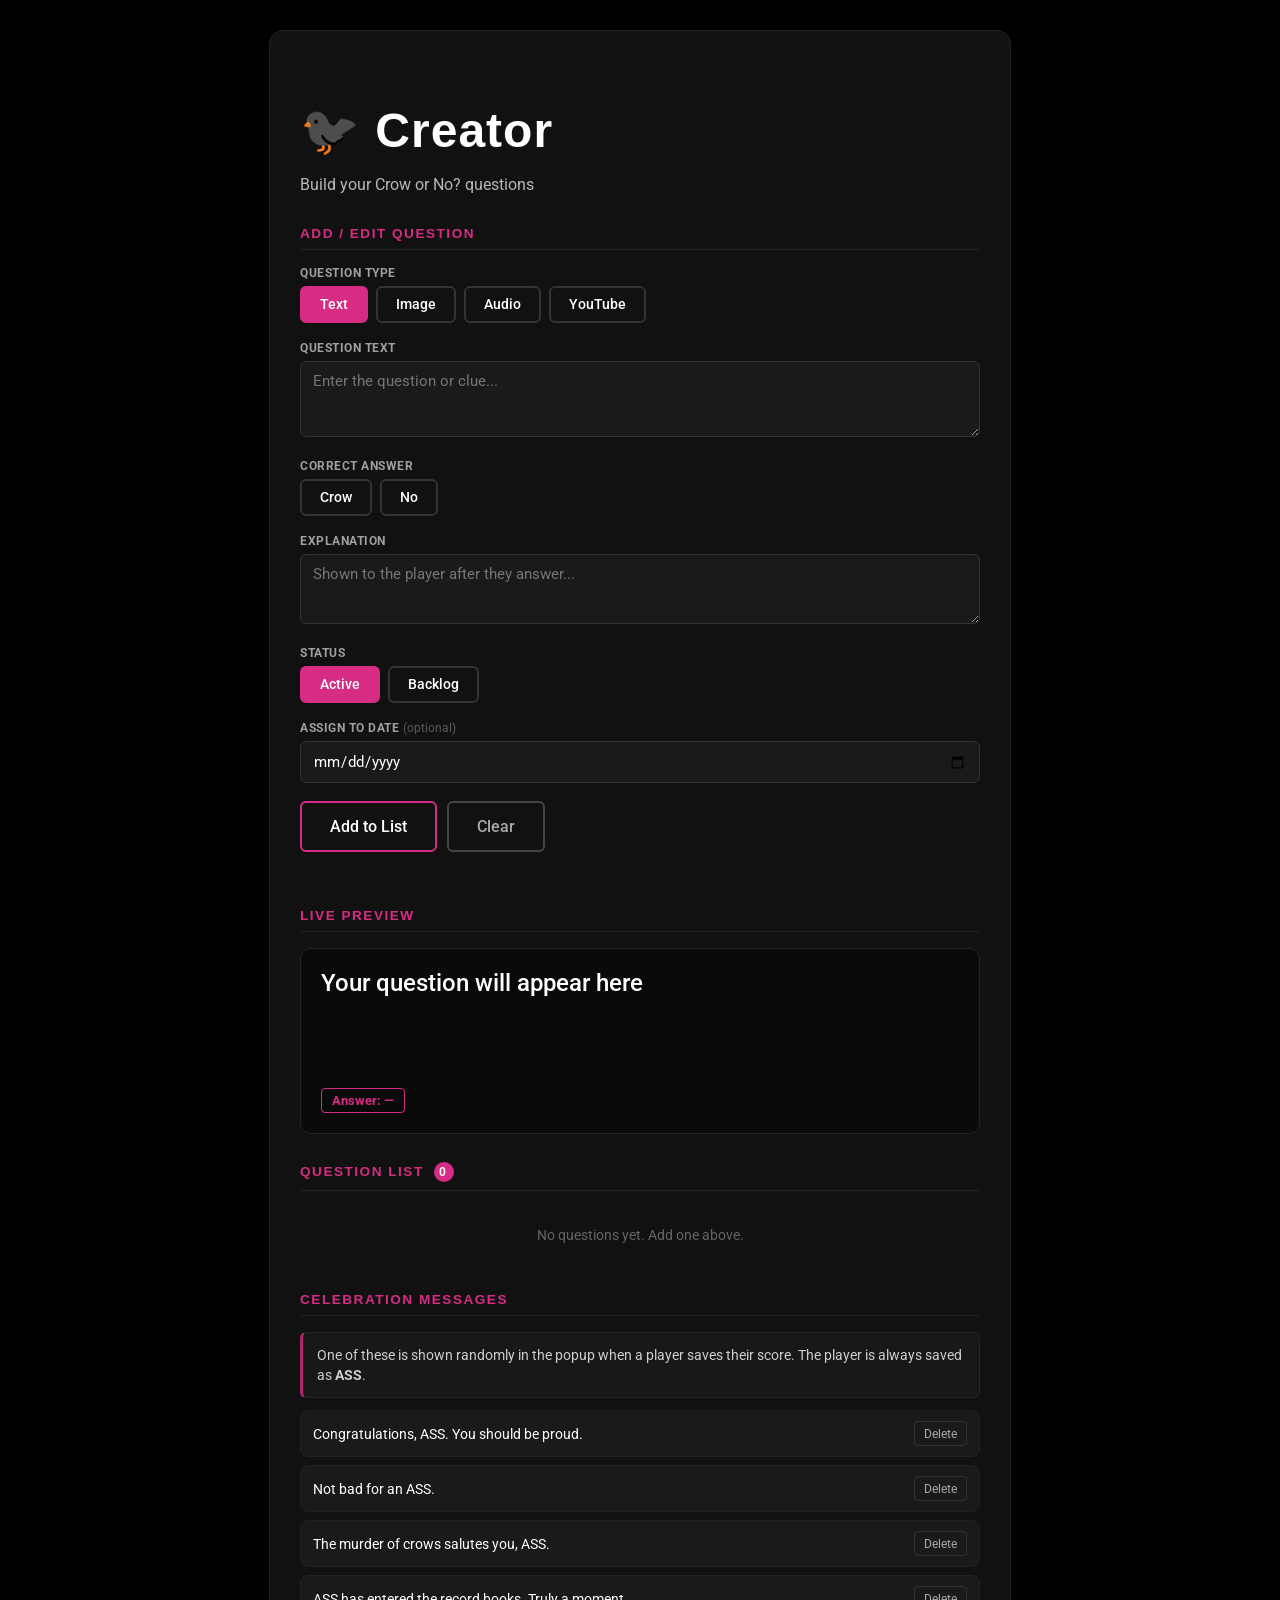
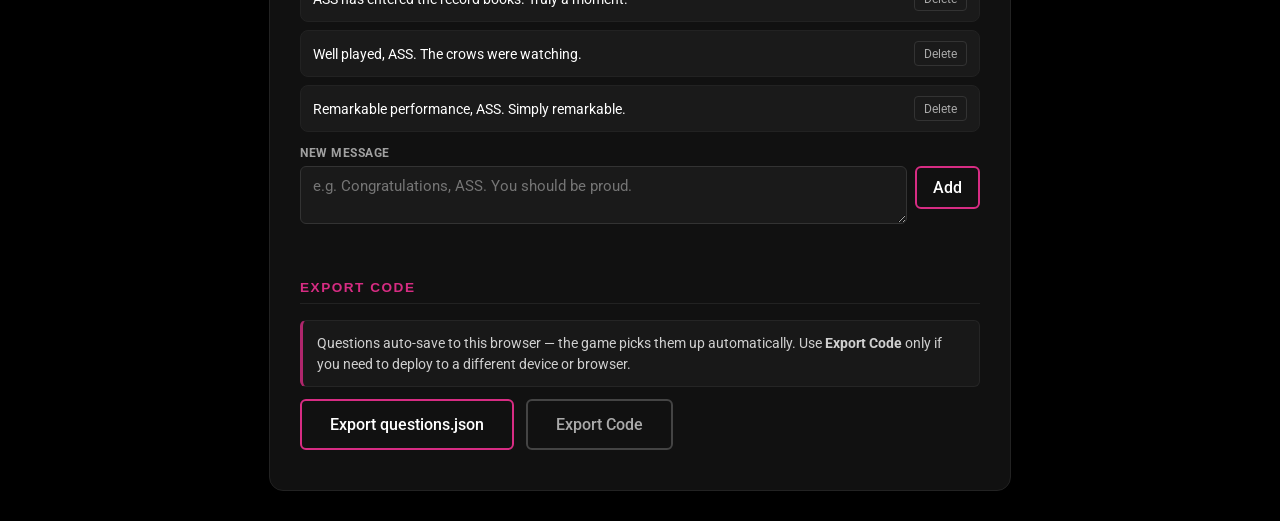
==== creator.html @ 4cecfe8d "Add YouTube question type with audio-only reveal - New 'youtube' type plays audio during question wi" ====
<!DOCTYPE html>
<html lang="en">
<head>
  <meta charset="UTF-8" />
  <meta name="viewport" content="width=device-width, initial-scale=1.0" />
  <title>Crow or No? — Question Creator</title>

  <link rel="preconnect" href="https://fonts.googleapis.com">
  <link href="https://fonts.googleapis.com/css2?family=Roboto:wght@400;500;700&display=swap" rel="stylesheet">

  <link rel="stylesheet" href="style.css" />

  <style>
    /* ======================
       CREATOR OVERRIDES
    ====================== */

    body {
      align-items: flex-start;
      padding: 30px 0;
    }

    .creator-container {
      max-width: 680px;
      text-align: left;
    }

    /* Section headings */
    .section-title {
      font-family: 'Hanson', sans-serif;
      font-size: 0.85rem;
      letter-spacing: 1.5px;
      color: var(--accent);
      text-transform: uppercase;
      border-bottom: 1px solid #222;
      padding-bottom: 8px;
      margin: 28px 0 16px;
      display: flex;
      align-items: center;
      gap: 10px;
    }

    /* Field groups */
    .field-group {
      margin-bottom: 18px;
    }

    .field-label {
      display: block;
      font-size: 0.75rem;
      font-weight: 700;
      text-transform: uppercase;
      letter-spacing: 0.5px;
      opacity: 0.6;
      margin-bottom: 6px;
    }

    /* Inputs and textareas */
    .creator-input {
      width: 100%;
      background: #1a1a1a;
      border: 1px solid #333;
      border-radius: 6px;
      color: var(--white);
      font-family: 'Roboto', sans-serif;
      font-size: 0.95rem;
      padding: 10px 12px;
      box-sizing: border-box;
      resize: vertical;
      transition: border-color 0.2s ease;
    }

    .creator-input:focus {
      outline: none;
      border-color: var(--accent);
    }

    textarea.creator-input {
      resize: vertical;
      min-height: 70px;
    }

    /* Pill selector groups */
    .type-selector {
      display: flex;
      gap: 8px;
      flex-wrap: wrap;
    }

    .type-btn {
      padding: 8px 18px;
      border-radius: 6px;
      border: 2px solid #333;
      background: transparent;
      color: var(--white);
      font-family: 'Roboto', sans-serif;
      font-weight: 500;
      font-size: 0.9rem;
      cursor: pointer;
      transition: 0.2s ease;
    }

    .type-btn.active {
      border-color: var(--accent);
      background: var(--accent);
      color: var(--white);
    }

    .type-btn:hover:not(.active) {
      border-color: var(--accent);
    }

    /* Secondary button */
    .btn.secondary {
      border-color: #444;
      color: #aaa;
    }

    .btn.secondary:hover {
      background: #222;
      color: var(--white);
      border-color: #666;
    }

    /* Action row */
    .creator-actions {
      display: flex;
      gap: 10px;
      margin-top: 4px;
    }

    /* Form error message */
    .form-error {
      color: #e74c3c;
      font-size: 0.85rem;
      min-height: 20px;
      margin-top: 8px;
    }

    /* Preview card */
    .preview-card {
      background: #0a0a0a;
      border: 1px solid #222;
      border-radius: 10px;
      padding: 20px;
      min-height: 80px;
    }

    .preview-badge {
      display: inline-block;
      margin-top: 12px;
      padding: 4px 10px;
      border-radius: 4px;
      border: 1px solid var(--accent);
      font-size: 0.8rem;
      color: var(--accent);
      font-weight: 700;
    }

    .reveal-preview {
      margin-top: 12px;
      padding-top: 12px;
      border-top: 1px solid #222;
    }

    /* Question list */
    .question-list {
      display: flex;
      flex-direction: column;
      gap: 8px;
    }

    .question-item {
      display: flex;
      align-items: center;
      gap: 8px;
      background: #1a1a1a;
      border: 1px solid #222;
      border-radius: 8px;
      padding: 10px 12px;
      cursor: default;
    }

    .question-item.dragging {
      opacity: 0.4;
      border-style: dashed;
      border-color: var(--accent);
    }

    .question-item.drag-over {
      border-color: var(--accent);
      background: #1f0a12;
    }

    .drag-handle {
      cursor: grab;
      opacity: 0.3;
      font-size: 1rem;
      padding: 0 2px;
      user-select: none;
      flex-shrink: 0;
      letter-spacing: -1px;
    }

    .drag-handle:active {
      cursor: grabbing;
    }

    .question-item-type {
      font-size: 0.7rem;
      opacity: 0.45;
      text-transform: uppercase;
      letter-spacing: 0.5px;
      flex-shrink: 0;
      min-width: 38px;
    }

    .question-item-text {
      flex: 1;
      font-size: 0.88rem;
      overflow: hidden;
      text-overflow: ellipsis;
      white-space: nowrap;
    }

    .question-item-answer {
      font-size: 0.75rem;
      font-weight: 700;
      color: var(--accent);
      flex-shrink: 0;
    }

    .item-btn {
      background: transparent;
      border: 1px solid #333;
      border-radius: 4px;
      color: #aaa;
      cursor: pointer;
      padding: 4px 9px;
      font-size: 0.78rem;
      font-family: 'Roboto', sans-serif;
      transition: 0.2s ease;
      flex-shrink: 0;
    }

    .item-btn:hover {
      border-color: var(--accent);
      color: var(--white);
    }

    .item-btn.delete:hover {
      border-color: #e74c3c;
      color: #e74c3c;
    }

    /* Count badge */
    .count-badge {
      display: inline-flex;
      align-items: center;
      justify-content: center;
      background: var(--accent);
      border-radius: 50%;
      width: 20px;
      height: 20px;
      font-size: 0.72rem;
      font-family: 'Roboto', sans-serif;
      font-weight: 700;
      color: var(--white);
    }

    /* Code output */
    .code-output {
      margin-top: 14px;
    }

    .code-output pre {
      background: #0a0a0a;
      border: 1px solid #222;
      border-radius: 8px;
      padding: 16px;
      overflow-x: auto;
      font-size: 0.8rem;
      color: #ccc;
      font-family: 'Courier New', monospace;
      white-space: pre;
      max-height: 360px;
      overflow-y: auto;
      margin: 0 0 12px;
    }

    .copy-feedback {
      font-size: 0.85rem;
      color: var(--accent);
      min-height: 20px;
      margin-top: 8px;
    }

    .empty-state {
      opacity: 0.35;
      font-size: 0.9rem;
      text-align: center;
      padding: 20px 0;
      margin: 0;
    }

    /* Instruction callout */
    .callout {
      background: #1a1a1a;
      border: 1px solid #2a2a2a;
      border-left: 3px solid var(--accent);
      border-radius: 6px;
      padding: 12px 14px;
      font-size: 0.85rem;
      opacity: 0.8;
      line-height: 1.5;
      margin-bottom: 12px;
    }
  </style>
</head>

<body>
  <div class="container creator-container">

    <h1>🐦‍⬛ Creator</h1>
    <p class="subtitle">Build your Crow or No? questions</p>

    <!-- ==================== SECTION 1: BUILDER FORM ==================== -->
    <h2 class="section-title">Add / Edit Question</h2>

    <div class="field-group">
      <label class="field-label">Question Type</label>
      <div class="type-selector" id="typeSelector">
        <button class="type-btn active" data-type="text">Text</button>
        <button class="type-btn" data-type="image">Image</button>
        <button class="type-btn" data-type="audio">Audio</button>
        <button class="type-btn" data-type="youtube">YouTube</button>
      </div>
    </div>

    <div class="field-group">
      <label class="field-label" id="contentLabel">Question Text</label>
      <textarea id="contentInput" class="creator-input" rows="3"
                placeholder="Enter the question or clue..."></textarea>
      <input id="contentUrl" class="creator-input hidden" type="url"
             placeholder="https://example.com/image.jpg" />
      <div id="startSecondsRow" class="hidden" style="margin-top:10px">
        <label class="field-label">Start at (seconds) <span style="opacity:0.5;font-weight:400;text-transform:none;letter-spacing:0">(optional)</span></label>
        <input id="startSecondsInput" class="creator-input" type="number" min="0" placeholder="0" />
      </div>

      <div id="fileUploadRow" class="hidden" style="margin-top:10px">
        <label class="field-label" style="margin-bottom:6px">Or upload a file</label>
        <input id="contentFile" class="creator-input" type="file" accept="image/*,audio/*" />
        <p id="fileUploadNote" style="font-size:0.75rem;opacity:0.45;margin:6px 0 0">
          Note: large audio files will significantly increase your questions.json size.
        </p>
      </div>
    </div>

    <div class="field-group">
      <label class="field-label">Correct Answer</label>
      <div class="type-selector" id="answerSelector">
        <button class="type-btn" data-answer="crow">Crow</button>
        <button class="type-btn" data-answer="no">No</button>
      </div>
    </div>

    <div class="field-group">
      <label class="field-label">Explanation</label>
      <textarea id="explanationInput" class="creator-input" rows="2"
                placeholder="Shown to the player after they answer..."></textarea>
    </div>

    <div class="field-group">
      <label class="field-label">Status</label>
      <div class="type-selector" id="statusSelector">
        <button class="type-btn active" data-status="active">Active</button>
        <button class="type-btn" data-status="backlog">Backlog</button>
      </div>
    </div>

    <div class="field-group">
      <label class="field-label">
        Assign to Date
        <span style="opacity:0.5;font-weight:400;text-transform:none;letter-spacing:0">(optional)</span>
      </label>
      <input id="dateInput" class="creator-input" type="date" />
    </div>

    <div class="field-group hidden" id="revealSection">
      <label class="field-label">Reveal Image URL <span style="opacity:0.5;font-weight:400;text-transform:none;letter-spacing:0">(optional)</span></label>
      <input id="revealImageInput" class="creator-input" type="url"
             placeholder="https://example.com/reveal.jpg" />

      <label class="field-label" style="margin-top:12px">Reveal Caption <span style="opacity:0.5;font-weight:400;text-transform:none;letter-spacing:0">(optional)</span></label>
      <input id="revealCaptionInput" class="creator-input" type="text"
             placeholder="Caption shown below the reveal image" />
    </div>

    <div class="creator-actions">
      <button class="btn" id="addQuestionBtn">Add to List</button>
      <button class="btn secondary" id="clearFormBtn">Clear</button>
    </div>
    <p class="form-error" id="formError"></p>

    <!-- ==================== SECTION 2: LIVE PREVIEW ==================== -->
    <h2 class="section-title">Live Preview</h2>

    <div class="preview-card">
      <div id="previewContent" class="question" style="margin-bottom:0.5em;min-height:40px">Your question will appear here</div>
      <img id="previewImage" class="media hidden" alt="Preview" />
      <audio id="previewAudio" class="hidden" controls></audio>
      <p id="previewExplanation" class="explanation" style="margin-top:0.5em"></p>
      <div id="previewRevealBlock" class="reveal-preview hidden">
        <img id="previewRevealImg" class="media" alt="Reveal preview" />
        <p id="previewRevealCaption" class="explanation"></p>
      </div>
      <span class="preview-badge" id="previewBadge">Answer: —</span>
    </div>

    <!-- ==================== SECTION 3: QUESTION LIST ==================== -->
    <h2 class="section-title">
      Question List
      <span class="count-badge" id="questionCount">0</span>
    </h2>

    <div id="questionList" class="question-list">
      <p class="empty-state">No questions yet. Add one above.</p>
    </div>

    <!-- ==================== SECTION 4: CELEBRATION MESSAGES ==================== -->
    <h2 class="section-title">Celebration Messages</h2>

    <div class="callout">
      One of these is shown randomly in the popup when a player saves their score. The player is always saved as <strong>ASS</strong>.
    </div>

    <div id="messageList" class="question-list"></div>

    <div class="field-group" style="margin-top:14px">
      <label class="field-label">New Message</label>
      <div style="display:flex;gap:8px;align-items:flex-start">
        <textarea id="messageInput" class="creator-input" rows="2"
                  placeholder="e.g. Congratulations, ASS. You should be proud."
                  style="flex:1;min-height:50px"></textarea>
        <button class="btn" id="addMessageBtn" style="flex-shrink:0;padding:10px 16px">Add</button>
      </div>
      <p class="form-error" id="messageError"></p>
    </div>

    <!-- ==================== SECTION 5: CODE OUTPUT ==================== -->
    <h2 class="section-title">
      Export Code
      <span id="saveIndicator" style="font-size:0.8rem;font-weight:400;color:var(--accent);letter-spacing:0;text-transform:none;opacity:0.8"></span>
    </h2>

    <div class="callout">
      Questions auto-save to this browser — the game picks them up automatically. Use <strong>Export Code</strong> only if you need to deploy to a different device or browser.
    </div>

    <button class="btn" id="exportJsonBtn">Export questions.json</button>
    <button class="btn secondary" id="generateBtn" style="margin-left:8px">Export Code</button>

    <div class="code-output hidden" id="codeOutput">
      <pre id="codePre"></pre>
      <button class="btn" id="copyBtn">Copy to Clipboard</button>
      <p class="copy-feedback" id="copyFeedback"></p>
    </div>

  </div>

  <script src="creator.js"></script>
</body>
</html>
---- style.css ----
/* ======================
   FONT SETUP
====================== */

@font-face {
    font-family: 'Hanson';
    src: url('fonts/Hanson-Bold.woff2') format('woff2');
    font-weight: bold;
    font-style: normal;
  }
  
  /* ======================
     ROOT BRAND VARIABLES
  ====================== */
  
  :root {
    --black: #000000;
    --white: #FFFFFF;
    --accent: #D72C83;
  }
  
  /* ======================
     GLOBAL STYLES
  ====================== */
  
  body {
    margin: 0;
    background: var(--black);
    color: var(--white);
    font-family: 'Roboto', sans-serif;
    display: flex;
    justify-content: center;
    align-items: flex-start;
    min-height: 100vh;
    padding: 20px 0;
    box-sizing: border-box;
  }
  
  .container {
    text-align: center;
    width: 90%;
    max-width: 500px;
    background: #111;
    padding: 40px 30px;
    border-radius: 14px;
    border: 1px solid #222;
    position: relative;
    overflow: hidden;
  }
  
  /* ======================
     TYPOGRAPHY
  ====================== */
  
  h1 {
    font-family: 'Hanson', sans-serif;
    font-size: 3rem;
    letter-spacing: 1px;
    margin-bottom: 0.25em;
  }
  
  .subtitle {
    opacity: 0.7;
    margin-bottom: 2em;
  }
  
  .question {
    font-size: 1.5rem;
    margin-bottom: 1.5em;
    min-height: 60px;
    font-weight: 500;
    transition: opacity 0.3s ease, transform 0.3s ease;
  }
  
  /* Question fade animation */
  .fade-out {
    opacity: 0;
    transform: translateY(-10px);
  }
  
  .fade-in {
    opacity: 1;
    transform: translateY(0);
  }
  
  /* ======================
     BUTTONS
  ====================== */
  
  .buttons {
    display: flex;
    gap: 15px;
    justify-content: center;
    margin-bottom: 1.5em;
  }
  
  .btn {
    padding: 14px 28px;
    font-size: 1rem;
    border-radius: 6px;
    cursor: pointer;
    font-family: 'Roboto', sans-serif;
    font-weight: 500;
    transition: 0.2s ease;
    border: 2px solid var(--accent);
    background: transparent;
    color: var(--white);
  }
  
  .btn:hover {
    background: var(--accent);
    color: var(--white);
  }
  
  /* ======================
     FEEDBACK
  ====================== */
  
  .feedback {
    margin: 1em 0;
    font-weight: 700;
    min-height: 24px;
    color: var(--accent);
    opacity: 0;
    transition: opacity 0.3s ease;
  }
  
  .feedback.show {
    opacity: 1;
  }
  
  /* ======================
     PROGRESS
  ====================== */
  
  .progress {
    opacity: 0.5;
    font-size: 0.9rem;
  }
  
  .hidden {
    display: none;
  }
  
  /* ======================
     RESULTS ANIMATION
  ====================== */
  
  #results {
    animation: fadeResults 0.4s ease forwards;
  }
  
  @keyframes fadeResults {
    from {
      opacity: 0;
      transform: translateY(15px);
    }
    to {
      opacity: 1;
      transform: translateY(0);
    }
  }

  .media {
    max-width: 100%;
    border-radius: 10px;
    margin-bottom: 1em;
  }

  .explanation {
    font-size: 0.9rem;
    opacity: 0.8;
    margin-top: 0.5em;
    min-height: 40px;
  }

  /* ======================
     ANSWER BUTTON STATES
  ====================== */

  .btn.correct {
    background: var(--accent);
    border-color: var(--accent);
    color: var(--white);
  }

  .btn.wrong {
    opacity: 0.25;
    pointer-events: none;
  }

  /* ======================
     NEXT BUTTON
  ====================== */

  .btn.next {
    margin-top: 1em;
  }

  .btn.next::after {
    content: 'Keep Going';
  }

  .btn.next:hover::after {
    content: 'Keep Crowing';
  }

  /* ======================
     RESULTS CTA
  ====================== */

  .reveal-cta {
    font-size: 0.85rem;
    opacity: 0;
    margin: 0.75em 0 1.25em;
    line-height: 1.5;
    transition: opacity 0.6s ease;
  }

  .reveal-cta.show {
    opacity: 0.75;
  }

  .reveal-cta a {
    color: var(--accent);
    text-decoration: none;
  }

  .reveal-cta a:hover {
    text-decoration: underline;
  }

  /* ======================
     TIME DISPLAY
  ====================== */

  .time-display {
    font-size: 0.85rem;
    opacity: 0.5;
    margin: 0.25em 0 0.5em;
    letter-spacing: 0.5px;
  }

  /* ======================
     ASS ENTRY
  ====================== */

  .save-trigger {
    background: none;
    border: none;
    color: #555;
    font-family: 'Roboto', sans-serif;
    font-size: 0.78rem;
    cursor: pointer;
    padding: 4px 0;
    margin: 0.75em 0 0;
    display: block;
    width: 100%;
    text-align: center;
    transition: color 0.2s ease;
  }

  .save-trigger:hover {
    color: #888;
  }

  .ass-entry {
    display: flex;
    align-items: center;
    justify-content: center;
    gap: 10px;
    margin: 0.75em 0 0.25em;
  }

  .ass-input {
    width: 64px;
    text-align: center;
    font-family: 'Courier New', monospace;
    font-size: 1.2rem;
    font-weight: 700;
    letter-spacing: 4px;
    text-transform: uppercase;
    background: #1a1a1a;
    border: 2px solid #333;
    border-radius: 6px;
    color: var(--white);
    padding: 8px 4px;
    outline: none;
    transition: border-color 0.2s ease;
  }

  .ass-input:focus {
    border-color: var(--accent);
  }

  .ass-input.saved {
    border-color: var(--accent);
    opacity: 0.5;
  }

  .btn.ass-save {
    padding: 10px 18px;
    font-size: 0.9rem;
  }

  .score-saved-msg {
    font-size: 0.8rem;
    color: var(--accent);
    min-height: 18px;
    margin: 0 0 0.5em;
  }

  /* ======================
     LEADERBOARD TOGGLE
  ====================== */

  .btn.lb-toggle {
    margin-top: 0.5em;
    padding: 10px 18px;
    font-size: 0.85rem;
    border-color: #444;
    color: #aaa;
  }

  .btn.lb-toggle:hover {
    border-color: var(--accent);
    background: transparent;
    color: var(--white);
  }

  /* ======================
     LEADERBOARD PANEL
  ====================== */

  .leaderboard-panel {
    margin: 0.75em 0 0.5em;
    border: 1px solid #222;
    border-radius: 8px;
    overflow: hidden;
  }

  .leaderboard-list {
    padding: 6px 0;
  }

  .lb-row {
    display: flex;
    align-items: center;
    gap: 10px;
    padding: 8px 14px;
    font-size: 0.85rem;
    border-bottom: 1px solid #1a1a1a;
  }

  .lb-row:last-child {
    border-bottom: none;
  }

  .lb-row.lb-top {
    background: #150a0d;
  }

  .lb-rank {
    width: 18px;
    text-align: center;
    font-size: 0.75rem;
    opacity: 0.4;
    flex-shrink: 0;
  }

  .lb-top .lb-rank {
    color: var(--accent);
    opacity: 1;
  }

  .lb-name {
    font-family: 'Courier New', monospace;
    font-weight: 700;
    letter-spacing: 3px;
    color: var(--accent);
    flex-shrink: 0;
    min-width: 40px;
  }

  .lb-score {
    flex: 1;
    text-align: center;
    font-weight: 700;
  }

  .lb-time {
    font-size: 0.8rem;
    opacity: 0.5;
    font-family: 'Courier New', monospace;
    flex-shrink: 0;
  }

  .lb-empty {
    font-size: 0.85rem;
    opacity: 0.4;
    text-align: center;
    padding: 16px 0;
    margin: 0;
  }

  .lb-you {
    font-size: 0.68rem;
    font-weight: 400;
    font-family: 'Roboto', sans-serif;
    color: var(--white);
    opacity: 0.5;
    letter-spacing: 0;
    margin-left: 4px;
  }

  /* ======================
     CELEBRATION MODAL
  ====================== */

  .modal-overlay {
    position: fixed;
    inset: 0;
    background: rgba(0, 0, 0, 0.88);
    display: flex;
    align-items: center;
    justify-content: center;
    z-index: 100;
    padding: 20px;
    box-sizing: border-box;
  }

  .modal-overlay.hidden {
    display: none;
  }

  /* ======================
     YOUTUBE PLAYER
  ====================== */

  .yt-container {
    position: relative;
    width: 100%;
    padding-bottom: 56.25%;
    height: 0;
    border-radius: 10px;
    overflow: hidden;
    margin-bottom: 1em;
  }

  .yt-iframe {
    position: absolute;
    top: 0; left: 0;
    width: 100%; height: 100%;
    border: none;
  }

  .yt-cover {
    position: absolute;
    inset: 0;
    background: #0a0a0a;
    display: flex;
    flex-direction: column;
    align-items: center;
    justify-content: center;
    border-radius: 10px;
    transition: opacity 0.5s ease;
  }

  .yt-cover.revealed {
    opacity: 0;
    pointer-events: none;
  }

  .yt-cover-label {
    opacity: 0.55;
    font-size: 0.9rem;
    margin: 0 0 1em;
  }

  .yt-play-btn {
    padding: 10px 24px;
  }

  .modal-box {
    background: #111;
    border: 1px solid #333;
    border-radius: 14px;
    padding: 36px 30px;
    max-width: 420px;
    width: 100%;
    text-align: center;
    animation: fadeResults 0.3s ease forwards;
  }

  .modal-message {
    font-size: 1.15rem;
    font-weight: 500;
    line-height: 1.6;
    margin: 0 0 1.25em;
  }

  .modal-stats {
    display: flex;
    justify-content: center;
    gap: 28px;
    margin-bottom: 1.5em;
    font-size: 0.9rem;
    opacity: 0.6;
    font-family: 'Courier New', monospace;
  }

  .modal-initials-row {
    margin-bottom: 1.5em;
  }

  .modal-initials-label {
    display: block;
    font-size: 0.75rem;
    font-weight: 700;
    text-transform: uppercase;
    letter-spacing: 0.5px;
    opacity: 0.5;
    margin-bottom: 8px;
  }

  .modal-initials-input {
    width: 80px;
    text-align: center;
    font-family: 'Courier New', monospace;
    font-size: 1.3rem;
    font-weight: 700;
    letter-spacing: 4px;
    text-transform: uppercase;
    background: #1a1a1a;
    border: 2px solid #333;
    border-radius: 6px;
    color: var(--white);
    padding: 8px 4px;
    outline: none;
    transition: border-color 0.2s ease;
  }

  .modal-initials-input:focus {
    border-color: var(--accent);
  }
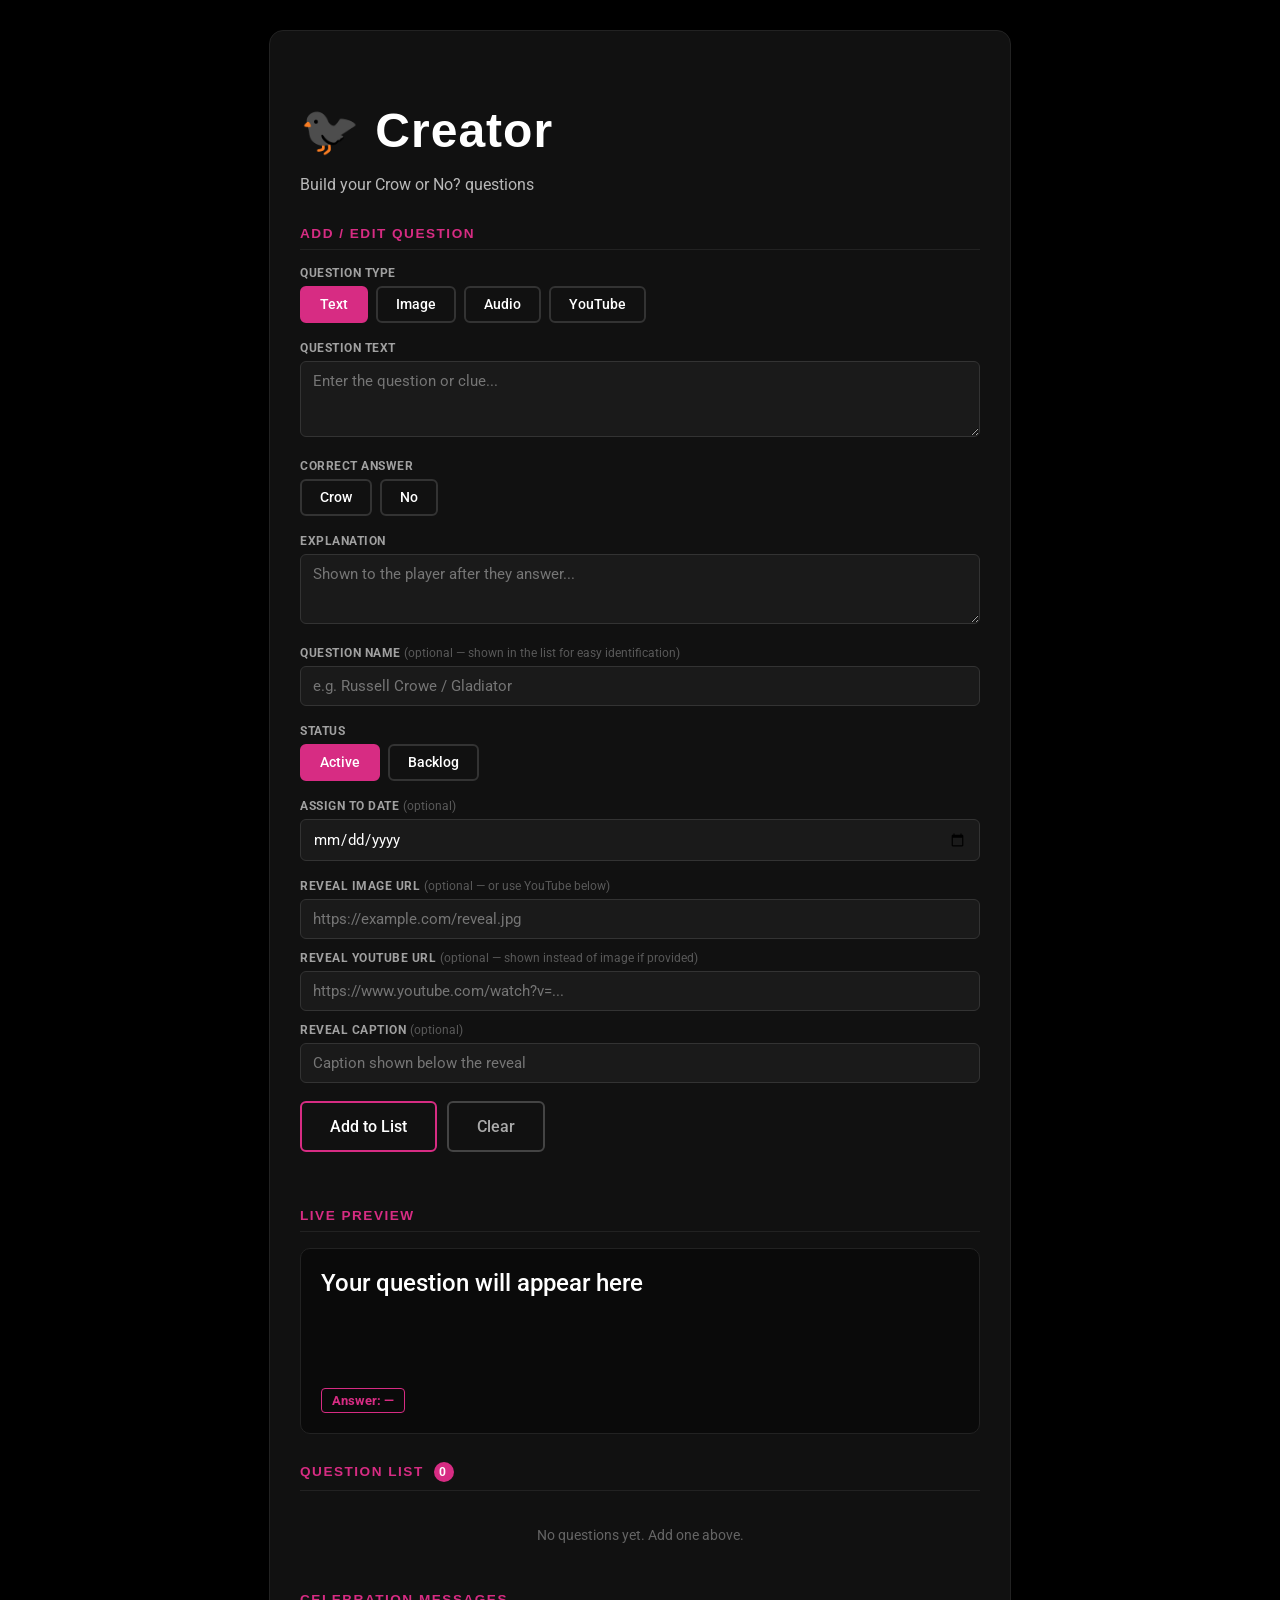
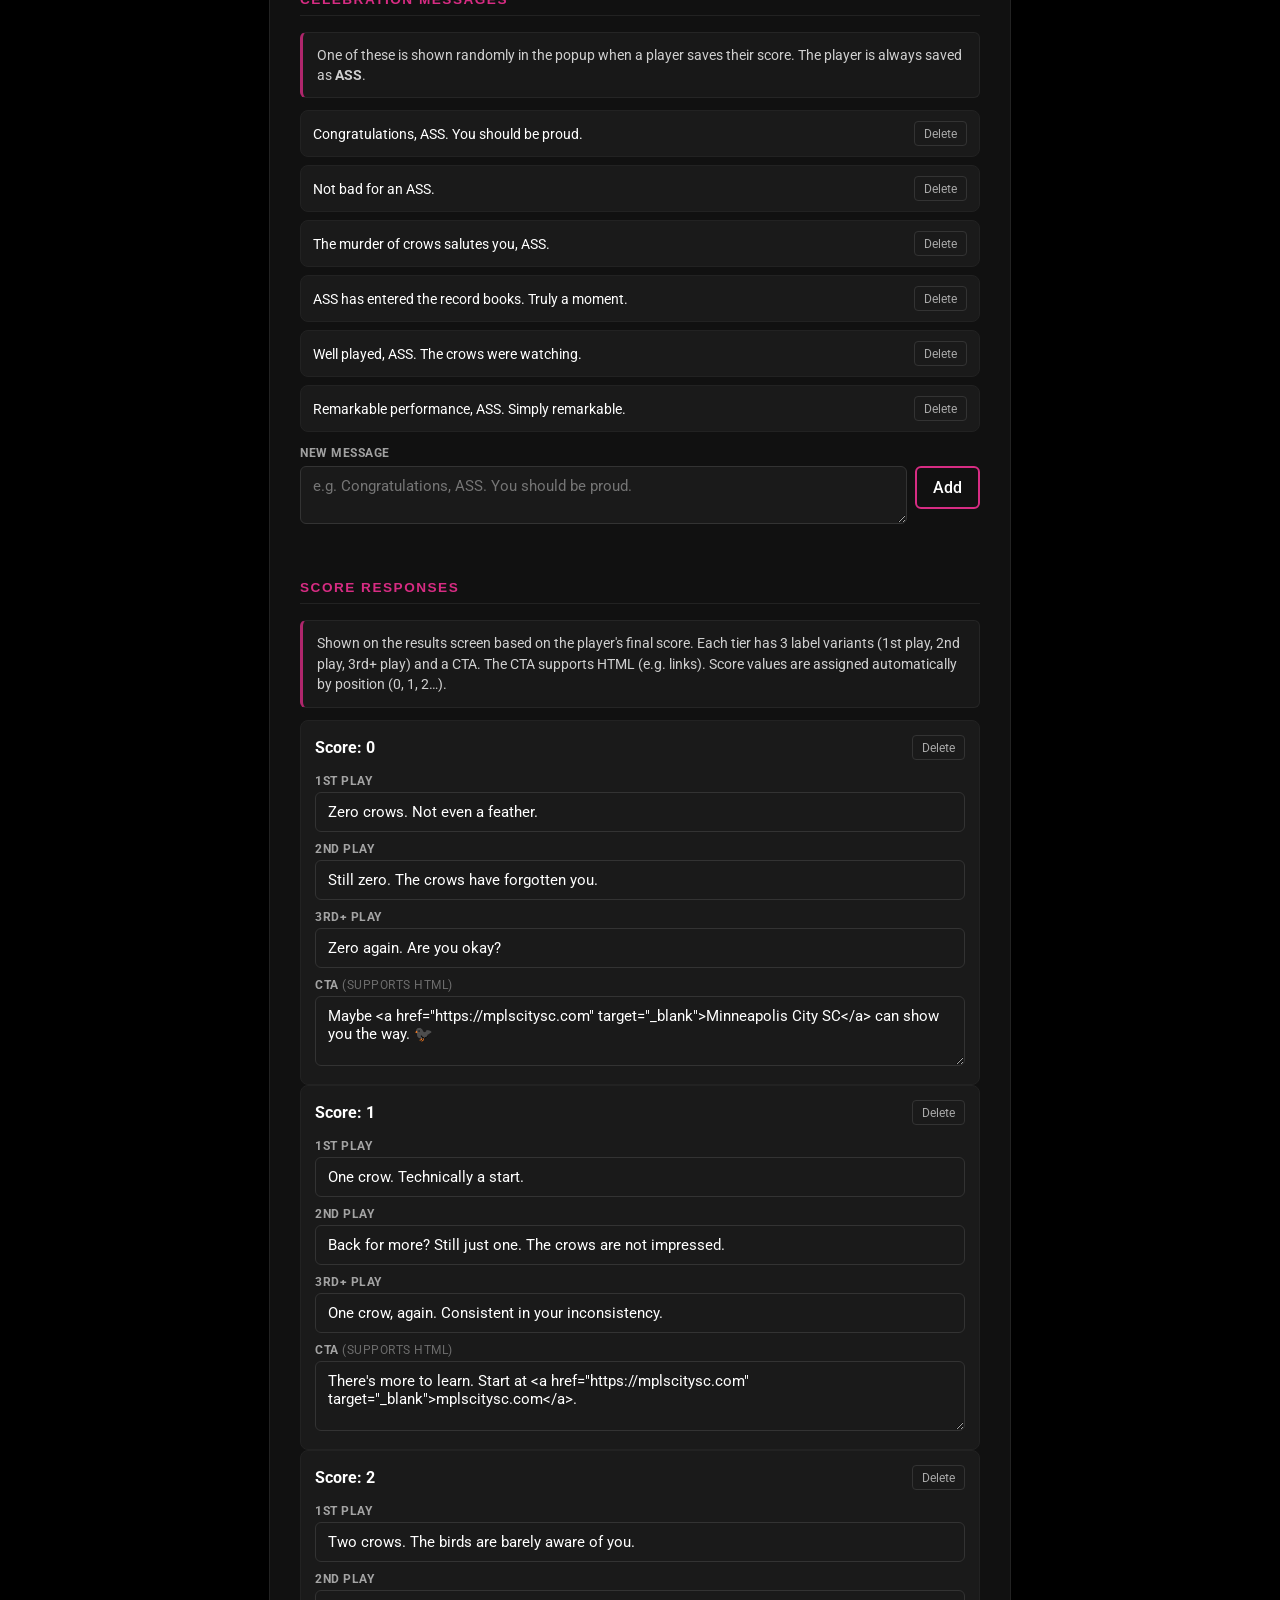
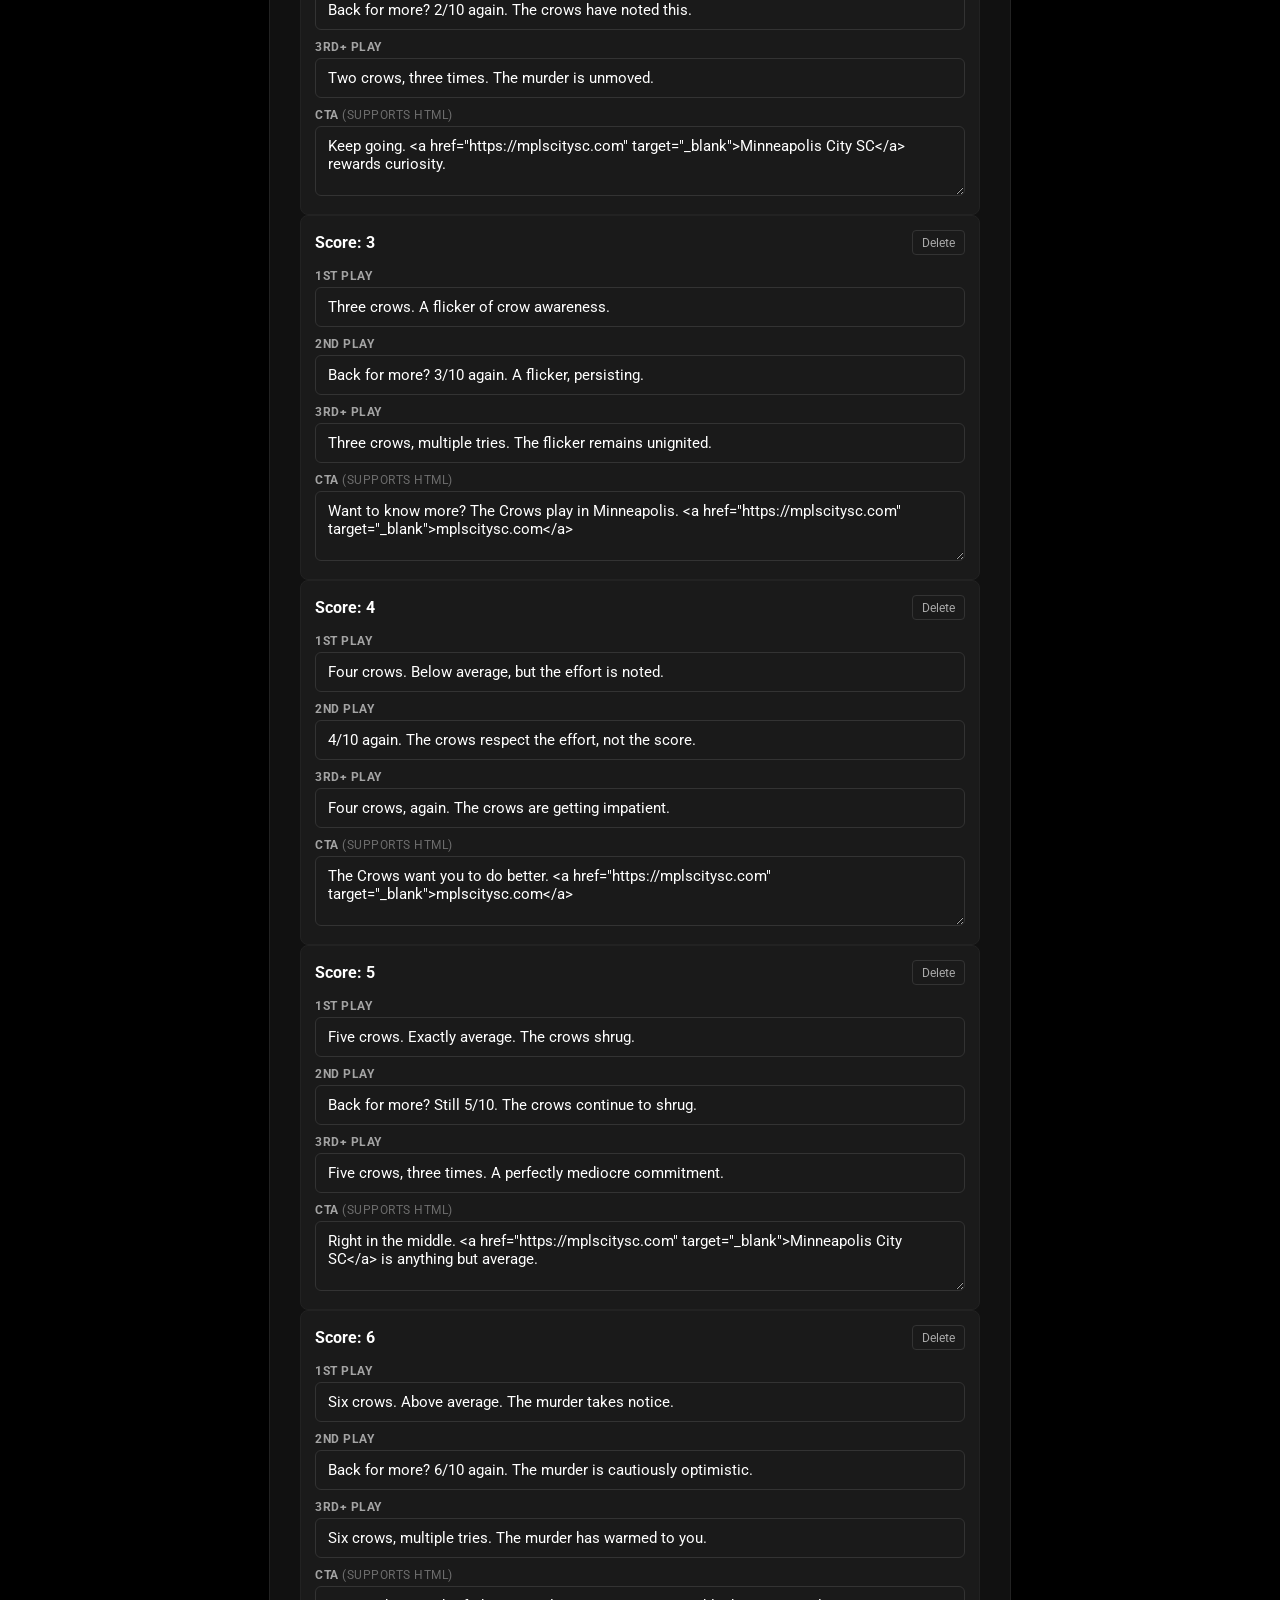
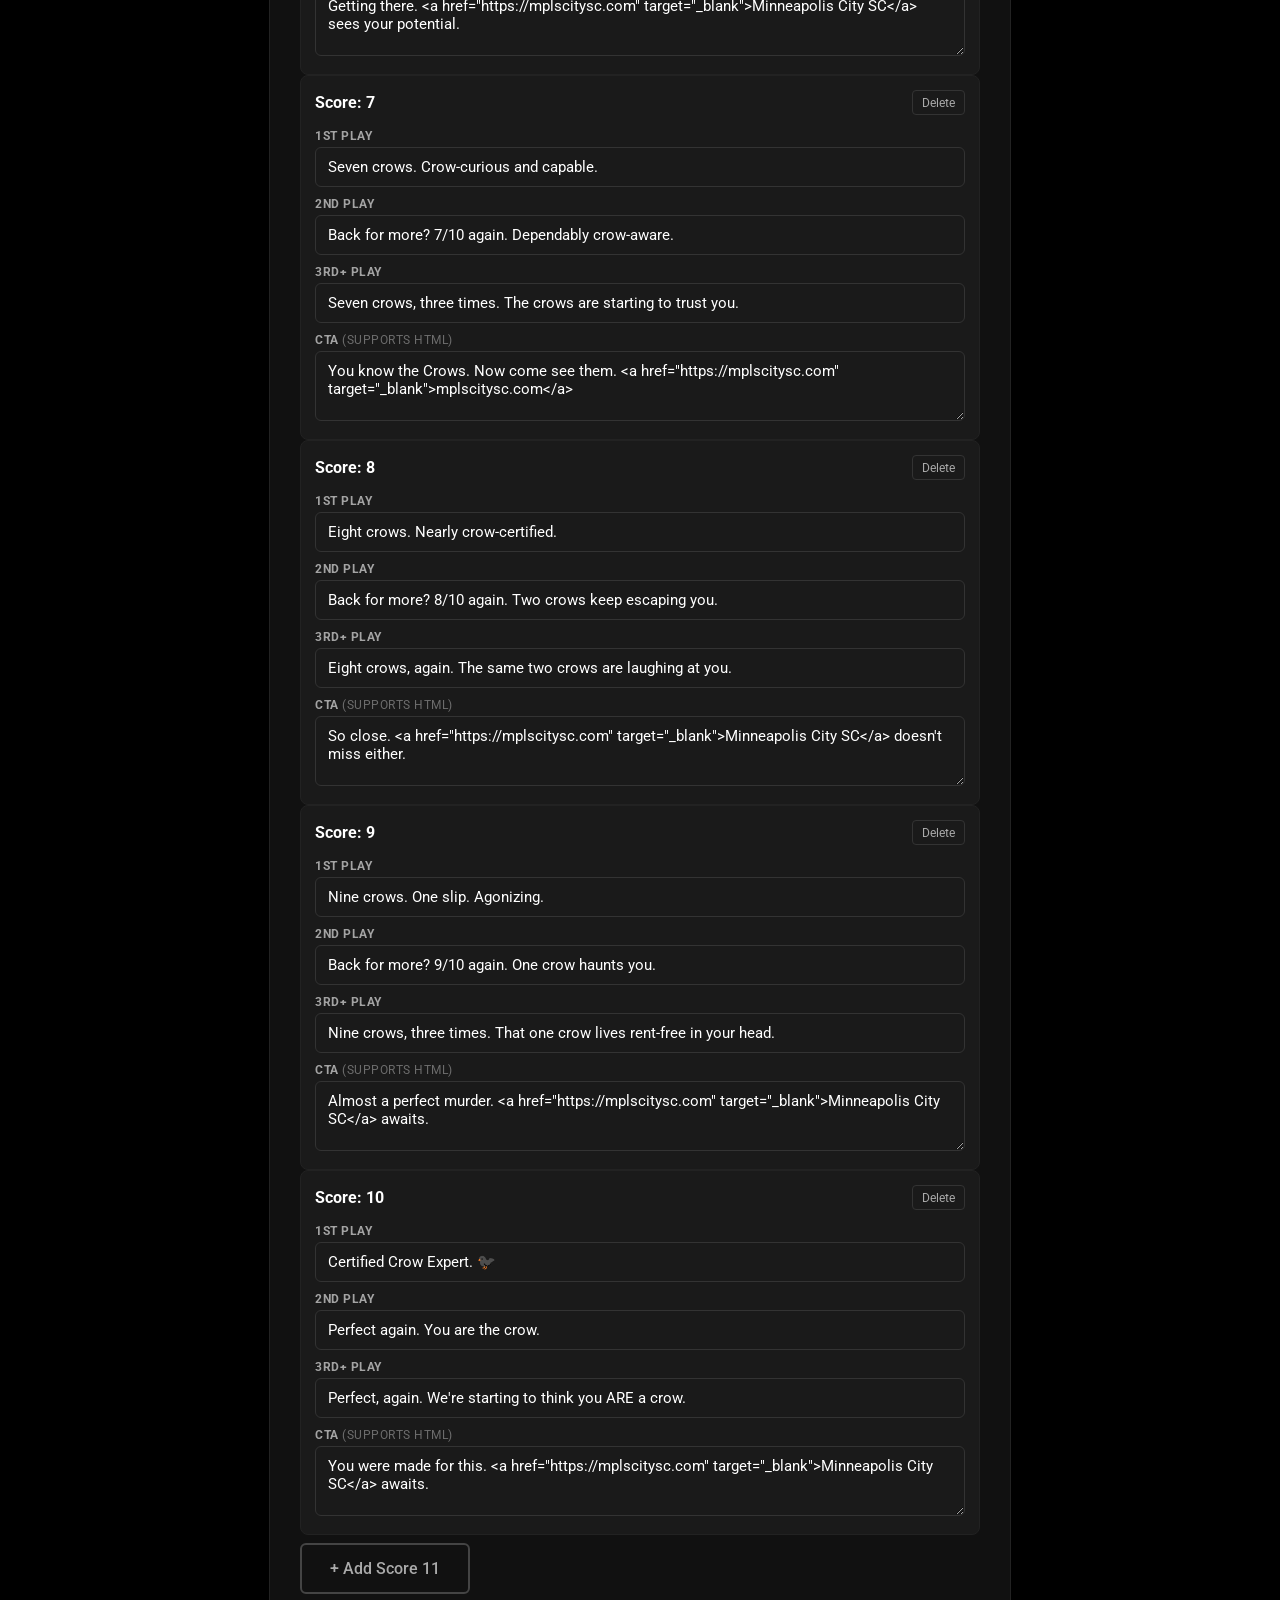
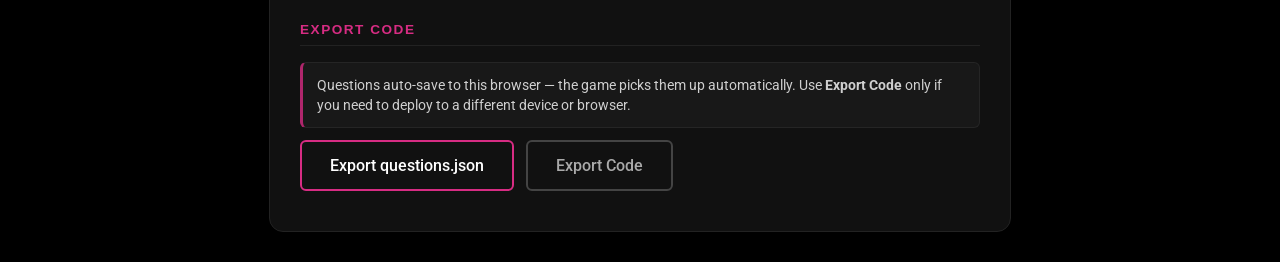
==== commit 4647517d: "Add shared leaderboard, score responses editor, question names, and reveal media for text questions " ====
--- a/creator.html
+++ b/creator.html
@@ -343,9 +343,41 @@
                 placeholder="Enter the question or clue..."></textarea>
       <input id="contentUrl" class="creator-input hidden" type="url"
              placeholder="https://example.com/image.jpg" />
+      <div id="zoomRow" class="hidden field-group" style="margin-top:14px;padding:12px 14px;background:#1a1a1a;border:1px solid #2a2a2a;border-radius:6px">
+        <div style="display:flex;align-items:center;gap:10px;margin-bottom:0">
+          <input type="checkbox" id="zoomRevealToggle" style="width:auto;cursor:pointer" />
+          <label class="field-label" style="margin:0;cursor:pointer" for="zoomRevealToggle">Zoom Reveal — start zoomed in, reveal on answer</label>
+        </div>
+        <div id="zoomOptions" class="hidden" style="margin-top:12px">
+          <div style="display:flex;gap:10px;margin-bottom:8px">
+            <div style="flex:1">
+              <label class="field-label">Zoom Level (×)</label>
+              <input id="zoomLevelInput" class="creator-input" type="number" min="2" max="30" value="12" placeholder="12" />
+            </div>
+            <div style="flex:1">
+              <label class="field-label">Origin X (%)</label>
+              <input id="zoomOriginXInput" class="creator-input" type="number" min="0" max="100" value="50" placeholder="50" />
+            </div>
+            <div style="flex:1">
+              <label class="field-label">Origin Y (%)</label>
+              <input id="zoomOriginYInput" class="creator-input" type="number" min="0" max="100" value="50" placeholder="50" />
+            </div>
+          </div>
+          <p style="font-size:0.75rem;opacity:0.45;margin:0">💡 Click the preview image to set the zoom origin point automatically.</p>
+        </div>
+      </div>
+
       <div id="startSecondsRow" class="hidden" style="margin-top:10px">
-        <label class="field-label">Start at (seconds) <span style="opacity:0.5;font-weight:400;text-transform:none;letter-spacing:0">(optional)</span></label>
-        <input id="startSecondsInput" class="creator-input" type="number" min="0" placeholder="0" />
+        <div style="display:flex;gap:10px">
+          <div style="flex:1">
+            <label class="field-label">Start at (seconds) <span style="opacity:0.5;font-weight:400;text-transform:none;letter-spacing:0">(optional)</span></label>
+            <input id="startSecondsInput" class="creator-input" type="number" min="0" placeholder="0" />
+          </div>
+          <div style="flex:1">
+            <label class="field-label">End at (seconds) <span style="opacity:0.5;font-weight:400;text-transform:none;letter-spacing:0">(optional)</span></label>
+            <input id="endSecondsInput" class="creator-input" type="number" min="0" placeholder="e.g. 30" />
+          </div>
+        </div>
       </div>
 
       <div id="fileUploadRow" class="hidden" style="margin-top:10px">
@@ -372,6 +404,15 @@
     </div>
 
     <div class="field-group">
+      <label class="field-label">
+        Question Name
+        <span style="opacity:0.5;font-weight:400;text-transform:none;letter-spacing:0">(optional — shown in the list for easy identification)</span>
+      </label>
+      <input id="questionNameInput" class="creator-input" type="text"
+             placeholder="e.g. Russell Crowe / Gladiator" />
+    </div>
+
+    <div class="field-group">
       <label class="field-label">Status</label>
       <div class="type-selector" id="statusSelector">
         <button class="type-btn active" data-status="active">Active</button>
@@ -388,13 +429,17 @@
     </div>
 
     <div class="field-group hidden" id="revealSection">
-      <label class="field-label">Reveal Image URL <span style="opacity:0.5;font-weight:400;text-transform:none;letter-spacing:0">(optional)</span></label>
+      <label class="field-label">Reveal Image URL <span style="opacity:0.5;font-weight:400;text-transform:none;letter-spacing:0">(optional — or use YouTube below)</span></label>
       <input id="revealImageInput" class="creator-input" type="url"
              placeholder="https://example.com/reveal.jpg" />
 
+      <label class="field-label" style="margin-top:12px">Reveal YouTube URL <span style="opacity:0.5;font-weight:400;text-transform:none;letter-spacing:0">(optional — shown instead of image if provided)</span></label>
+      <input id="revealYoutubeInput" class="creator-input" type="url"
+             placeholder="https://www.youtube.com/watch?v=..." />
+
       <label class="field-label" style="margin-top:12px">Reveal Caption <span style="opacity:0.5;font-weight:400;text-transform:none;letter-spacing:0">(optional)</span></label>
       <input id="revealCaptionInput" class="creator-input" type="text"
-             placeholder="Caption shown below the reveal image" />
+             placeholder="Caption shown below the reveal" />
     </div>
 
     <div class="creator-actions">
@@ -448,7 +493,16 @@
       <p class="form-error" id="messageError"></p>
     </div>
 
-    <!-- ==================== SECTION 5: CODE OUTPUT ==================== -->
+    <!-- ==================== SECTION 5: SCORE RESPONSES ==================== -->
+    <h2 class="section-title">Score Responses</h2>
+
+    <div class="callout">
+      Shown on the results screen based on the player's final score. Each tier has 3 label variants (1st play, 2nd play, 3rd+ play) and a CTA. The CTA supports HTML (e.g. links). Score values are assigned automatically by position (0, 1, 2…).
+    </div>
+
+    <div id="scoreTierList"></div>
+
+    <!-- ==================== SECTION 6: CODE OUTPUT ==================== -->
     <h2 class="section-title">
       Export Code
       <span id="saveIndicator" style="font-size:0.8rem;font-weight:400;color:var(--accent);letter-spacing:0;text-transform:none;opacity:0.8"></span>
--- a/style.css
+++ b/style.css
@@ -413,6 +413,35 @@
     margin-left: 4px;
   }
 
+  .lb-row.lb-own {
+    background: #0e1a0e;
+  }
+
+  .lb-row.lb-own .lb-rank {
+    color: #6fcf6f;
+    opacity: 1;
+  }
+
+  .lb-separator {
+    height: 1px;
+    background: #333;
+    margin: 4px 14px;
+    position: relative;
+  }
+
+  .lb-separator::before {
+    content: "· · ·";
+    position: absolute;
+    left: 50%;
+    top: 50%;
+    transform: translate(-50%, -50%);
+    background: #0a0a0a;
+    padding: 0 8px;
+    font-size: 0.65rem;
+    color: #444;
+    letter-spacing: 3px;
+  }
+
   /* ======================
      CELEBRATION MODAL
   ====================== */
@@ -434,6 +463,34 @@
   }
 
   /* ======================
+     ZOOM IMAGE
+  ====================== */
+
+  .zoom-container {
+    width: 100%;
+    aspect-ratio: 16 / 9;
+    overflow: hidden;
+    border-radius: 10px;
+    margin-bottom: 1em;
+    background: #000;
+    position: relative;
+  }
+
+  .zoom-image {
+    position: absolute;
+    width: 100%; height: 100%;
+    object-fit: cover;
+    transform-origin: var(--zoom-x, 50%) var(--zoom-y, 50%);
+    transform: scale(var(--zoom-level, 12));
+    transition: transform 2s cubic-bezier(0.25, 0.46, 0.45, 0.94);
+    will-change: transform;
+  }
+
+  .zoom-image.revealed {
+    transform: scale(1);
+  }
+
+  /* ======================
      YOUTUBE PLAYER
   ====================== */
 
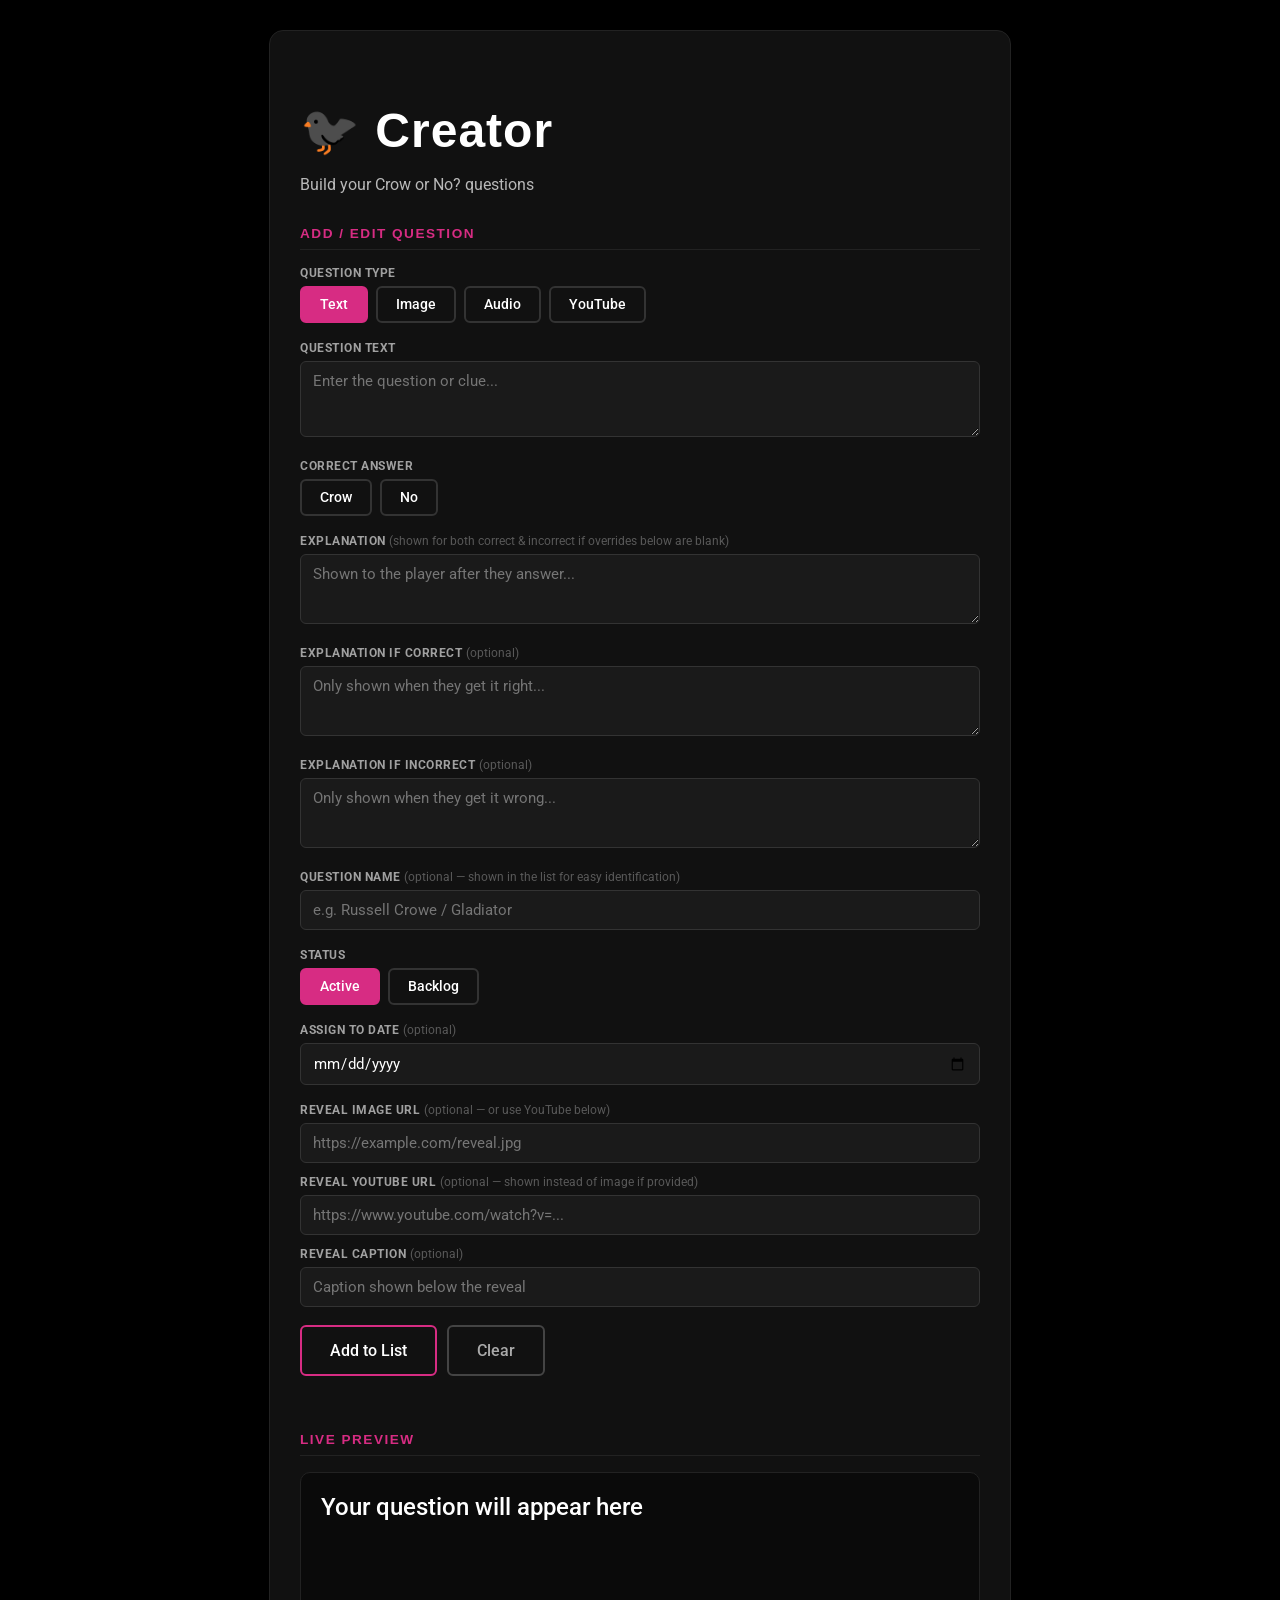
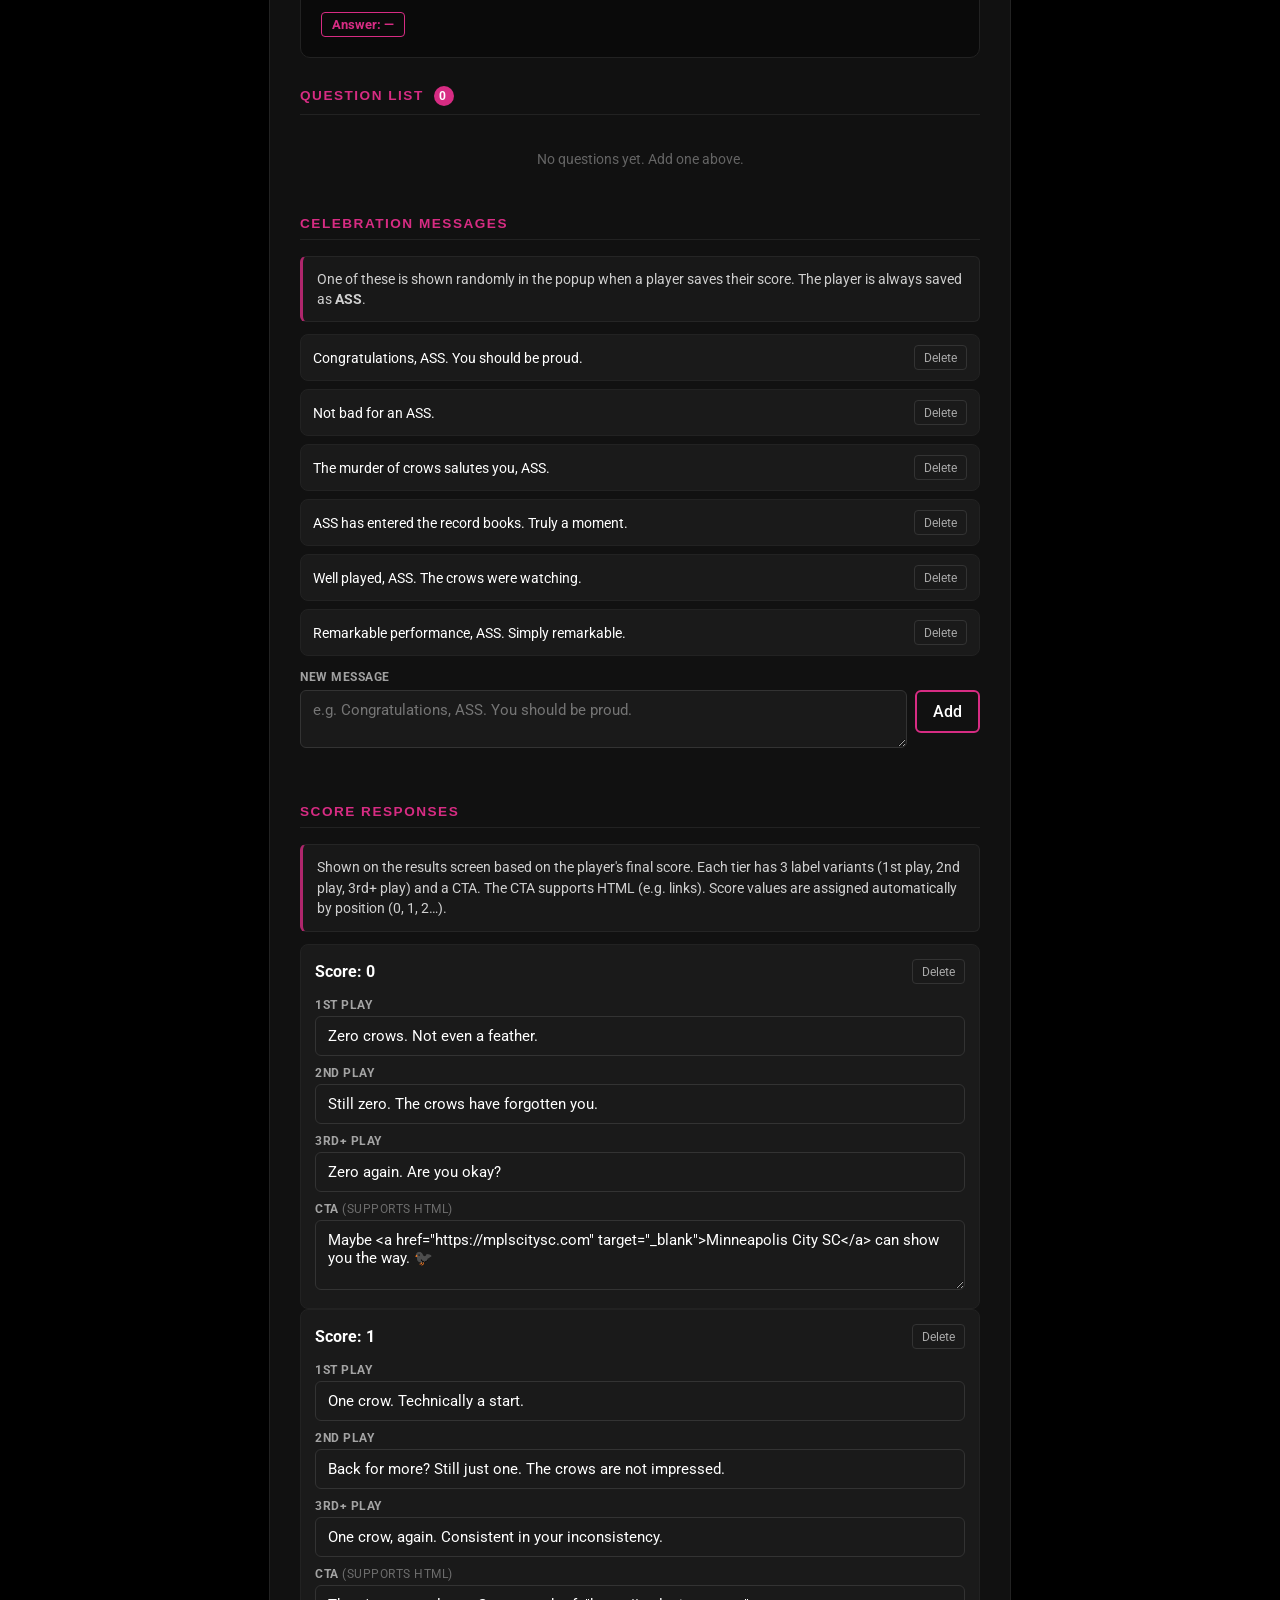
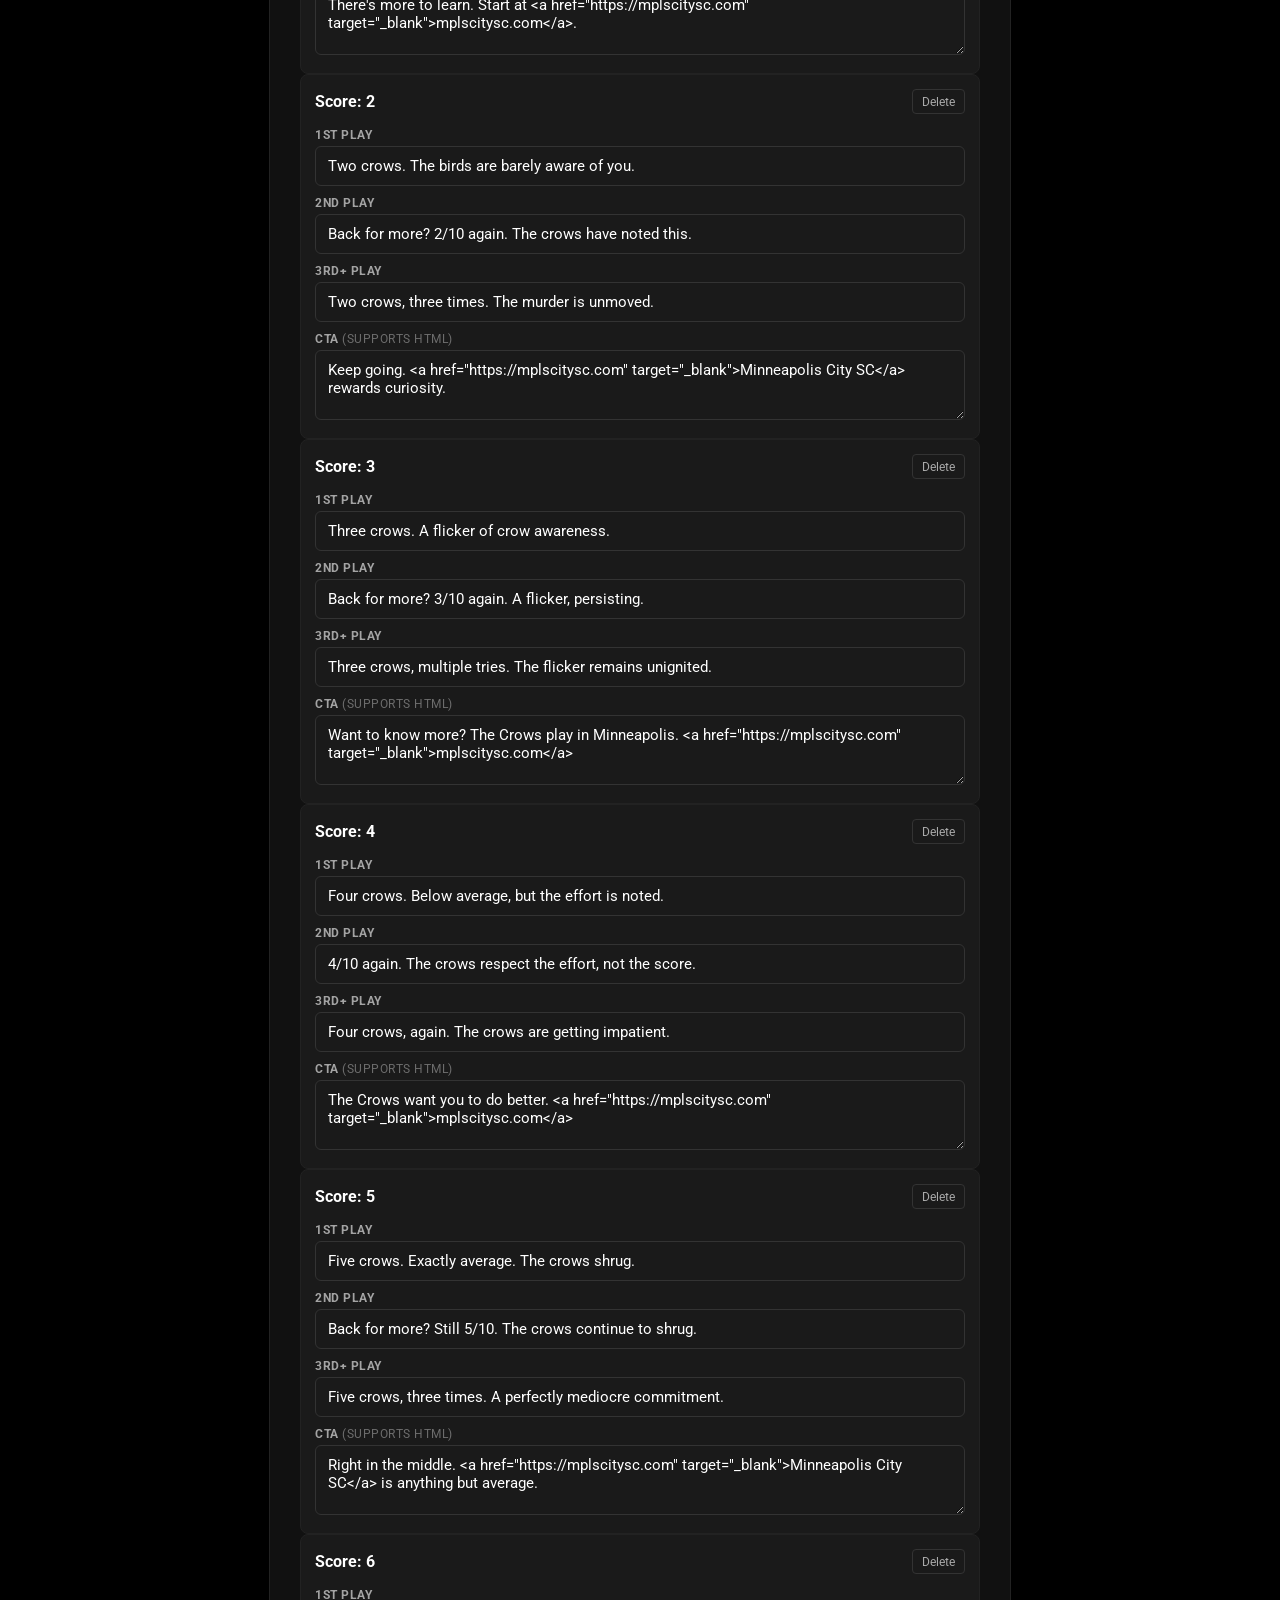
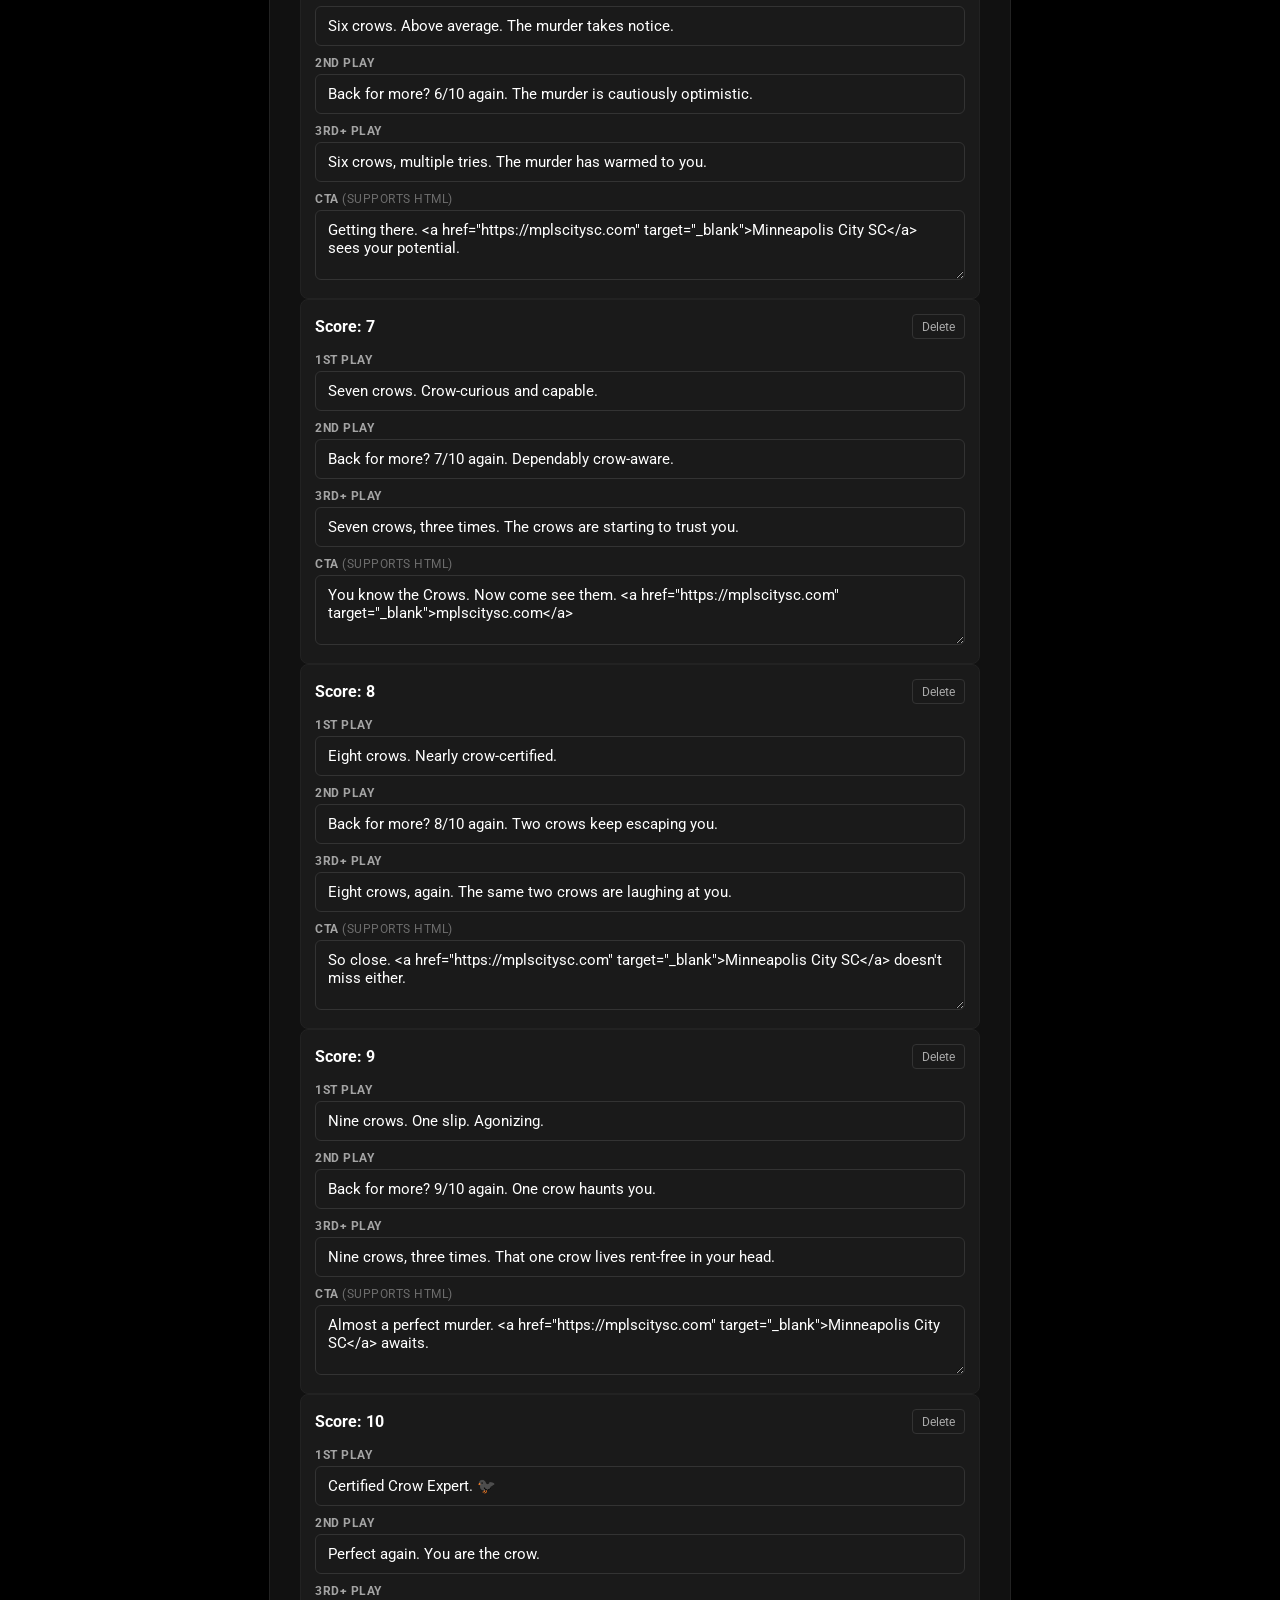
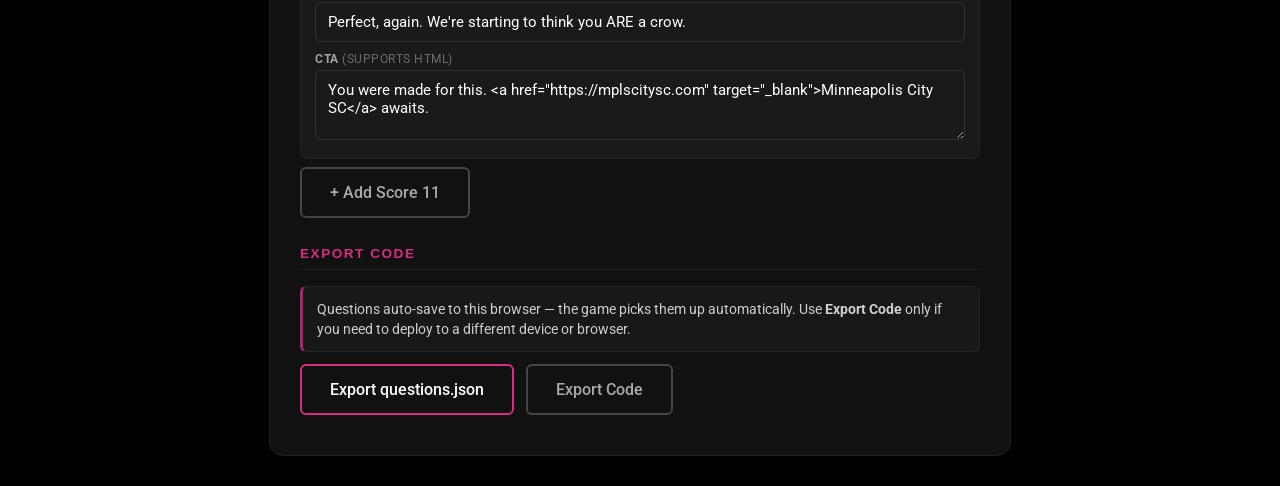
==== commit 48d68e3f: "Add dual explanations, Your Answer label, subtle reveal caption, share wrapping, Grackle zoom fix - " ====
--- a/creator.html
+++ b/creator.html
@@ -398,9 +398,30 @@
     </div>
 
     <div class="field-group">
-      <label class="field-label">Explanation</label>
+      <label class="field-label">
+        Explanation
+        <span style="opacity:0.5;font-weight:400;text-transform:none;letter-spacing:0">(shown for both correct &amp; incorrect if overrides below are blank)</span>
+      </label>
       <textarea id="explanationInput" class="creator-input" rows="2"
                 placeholder="Shown to the player after they answer..."></textarea>
+    </div>
+
+    <div class="field-group">
+      <label class="field-label">
+        Explanation if Correct
+        <span style="opacity:0.5;font-weight:400;text-transform:none;letter-spacing:0">(optional)</span>
+      </label>
+      <textarea id="explanationCorrectInput" class="creator-input" rows="2"
+                placeholder="Only shown when they get it right..."></textarea>
+    </div>
+
+    <div class="field-group">
+      <label class="field-label">
+        Explanation if Incorrect
+        <span style="opacity:0.5;font-weight:400;text-transform:none;letter-spacing:0">(optional)</span>
+      </label>
+      <textarea id="explanationIncorrectInput" class="creator-input" rows="2"
+                placeholder="Only shown when they get it wrong..."></textarea>
     </div>
 
     <div class="field-group">
--- a/style.css
+++ b/style.css
@@ -172,6 +172,28 @@
     opacity: 0.8;
     margin-top: 0.5em;
     min-height: 40px;
+  }
+
+  .reveal-caption {
+    font-size: 0.75rem;
+    opacity: 0.45;
+    font-style: italic;
+    margin-top: 0.4em;
+    text-align: center;
+  }
+
+  .btn-wrap {
+    display: flex;
+    flex-direction: column;
+    align-items: center;
+    gap: 4px;
+  }
+
+  .your-answer-label {
+    font-size: 0.65rem;
+    opacity: 0.45;
+    font-style: italic;
+    letter-spacing: 0.05em;
   }
 
   /* ======================
@@ -480,14 +502,15 @@
     position: absolute;
     width: 100%; height: 100%;
     object-fit: cover;
-    transform-origin: var(--zoom-x, 50%) var(--zoom-y, 50%);
-    transform: scale(var(--zoom-level, 12));
+    transform-origin: 50% 50%;
+    transform: scale(var(--zoom-level, 12))
+               translate(calc(50% - var(--zoom-x, 50%)), calc(50% - var(--zoom-y, 50%)));
     transition: transform 2s cubic-bezier(0.25, 0.46, 0.45, 0.94);
     will-change: transform;
   }
 
   .zoom-image.revealed {
-    transform: scale(1);
+    transform: scale(1) translate(0%, 0%);
   }
 
   /* ======================
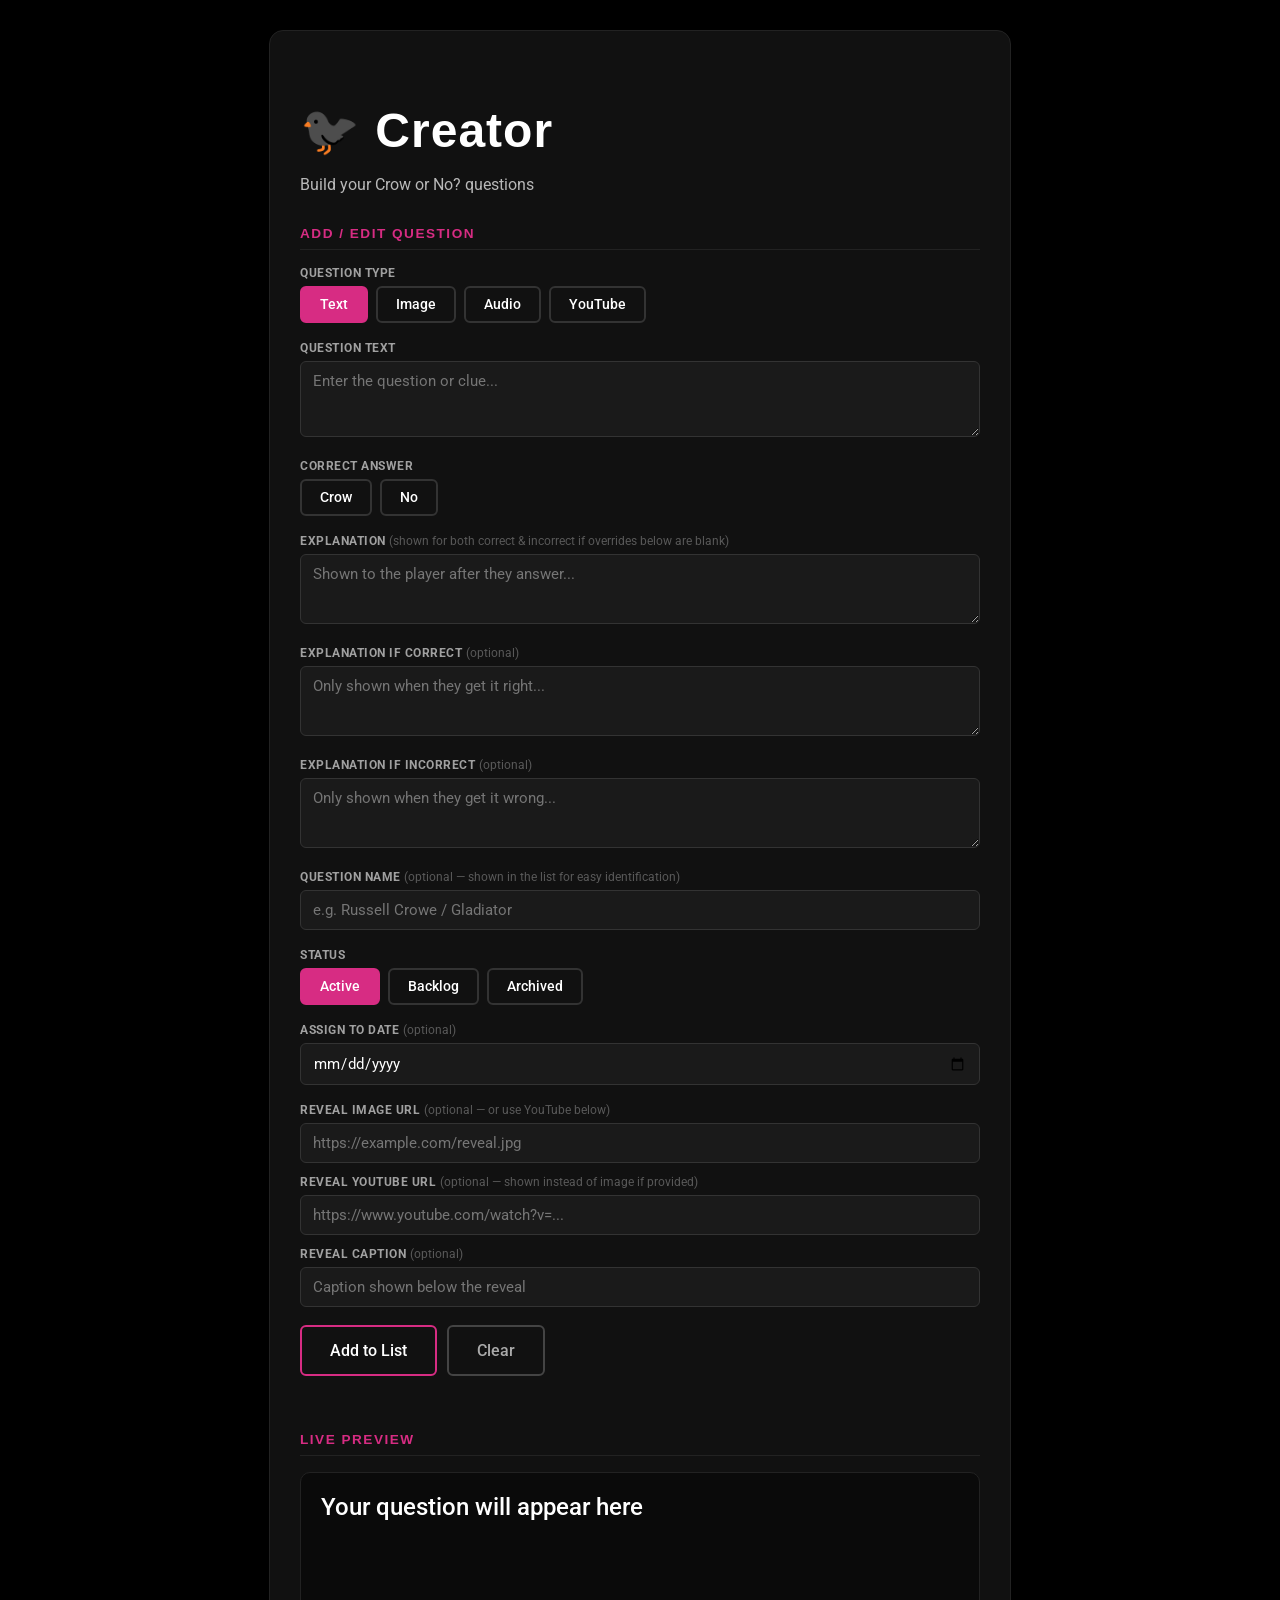
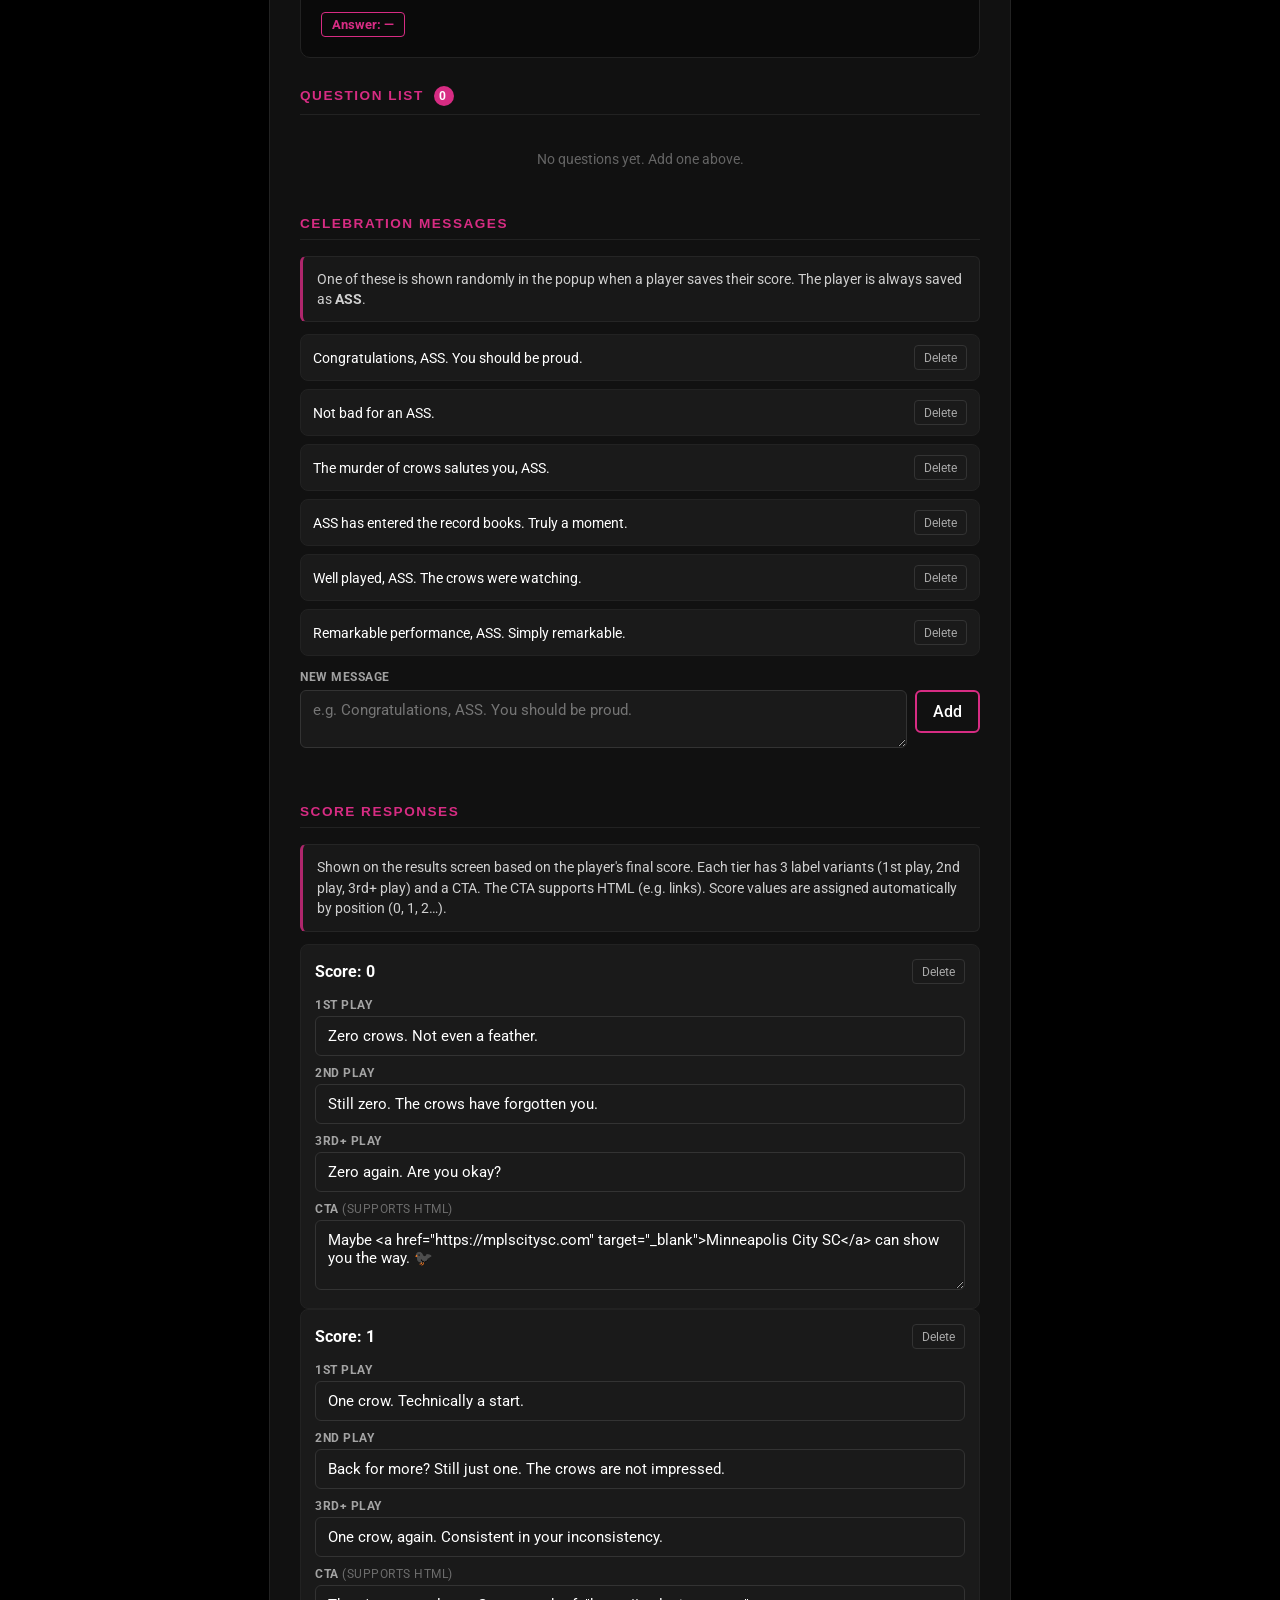
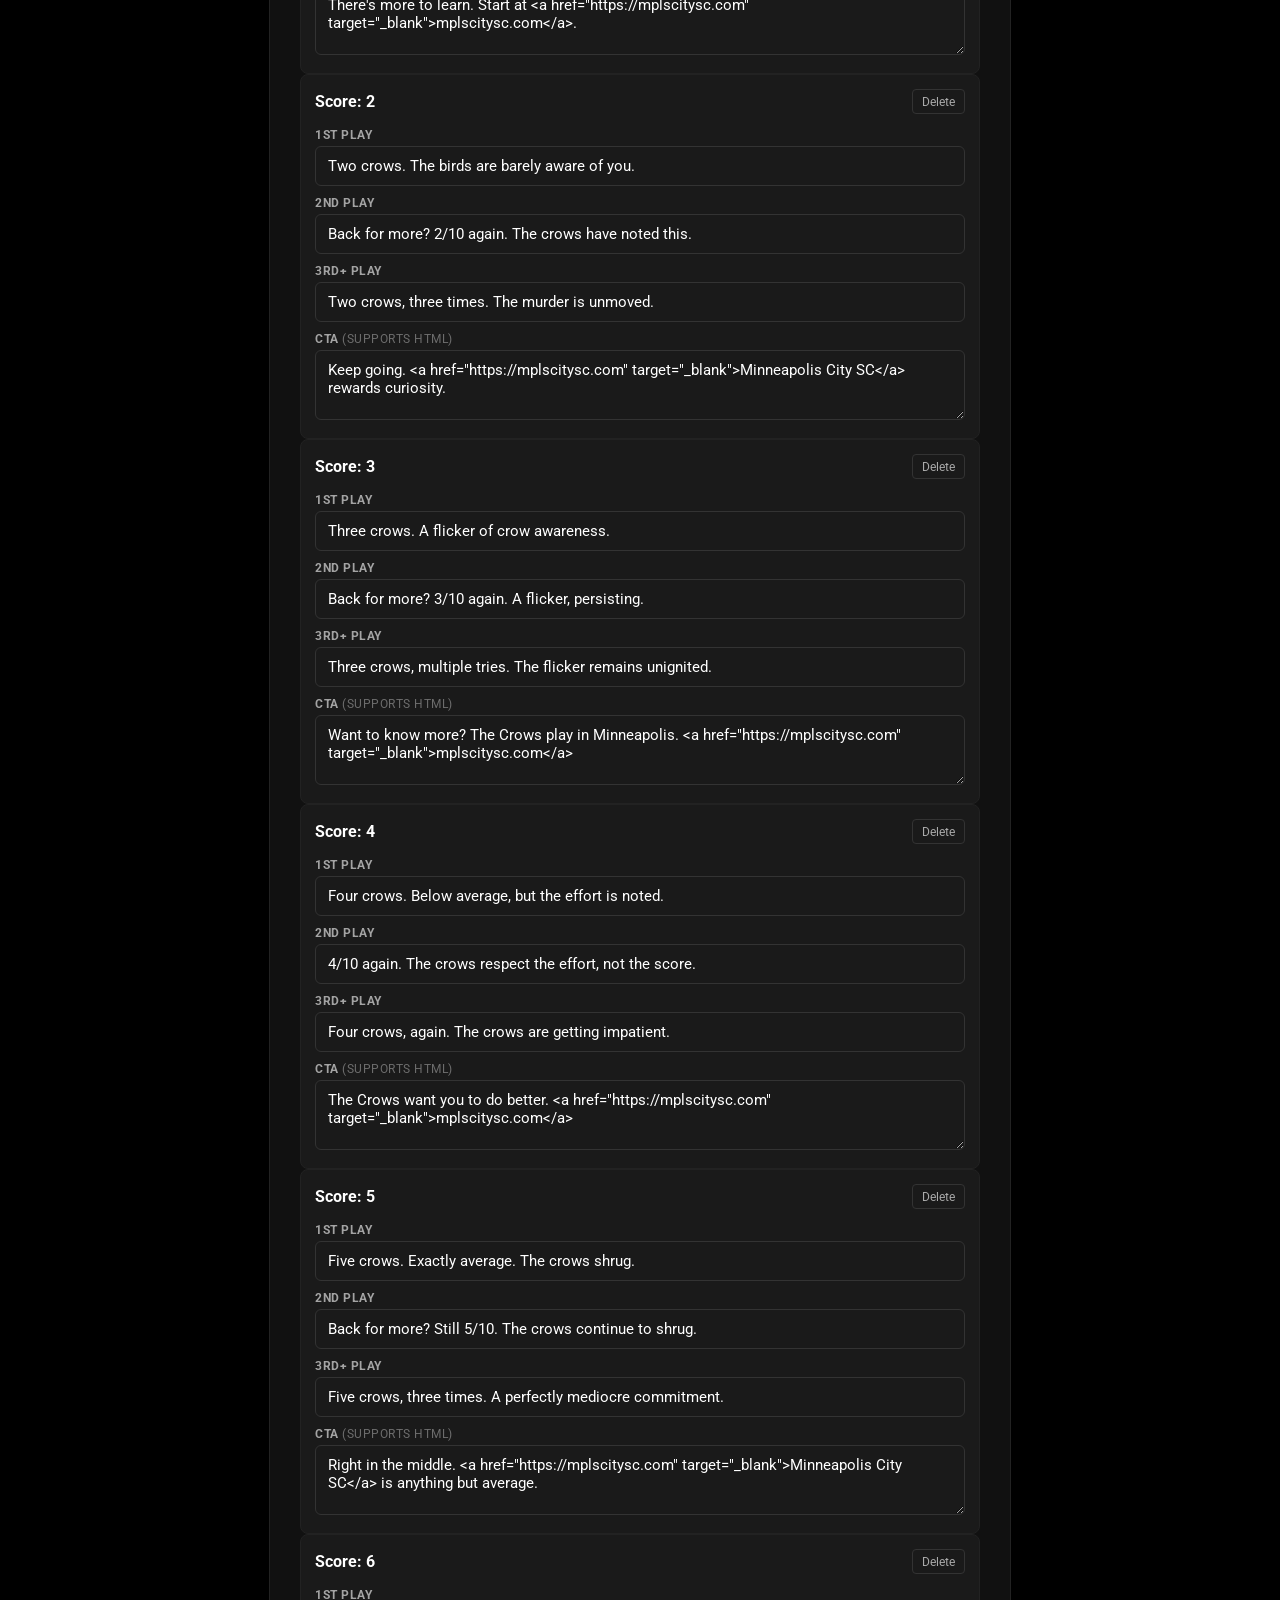
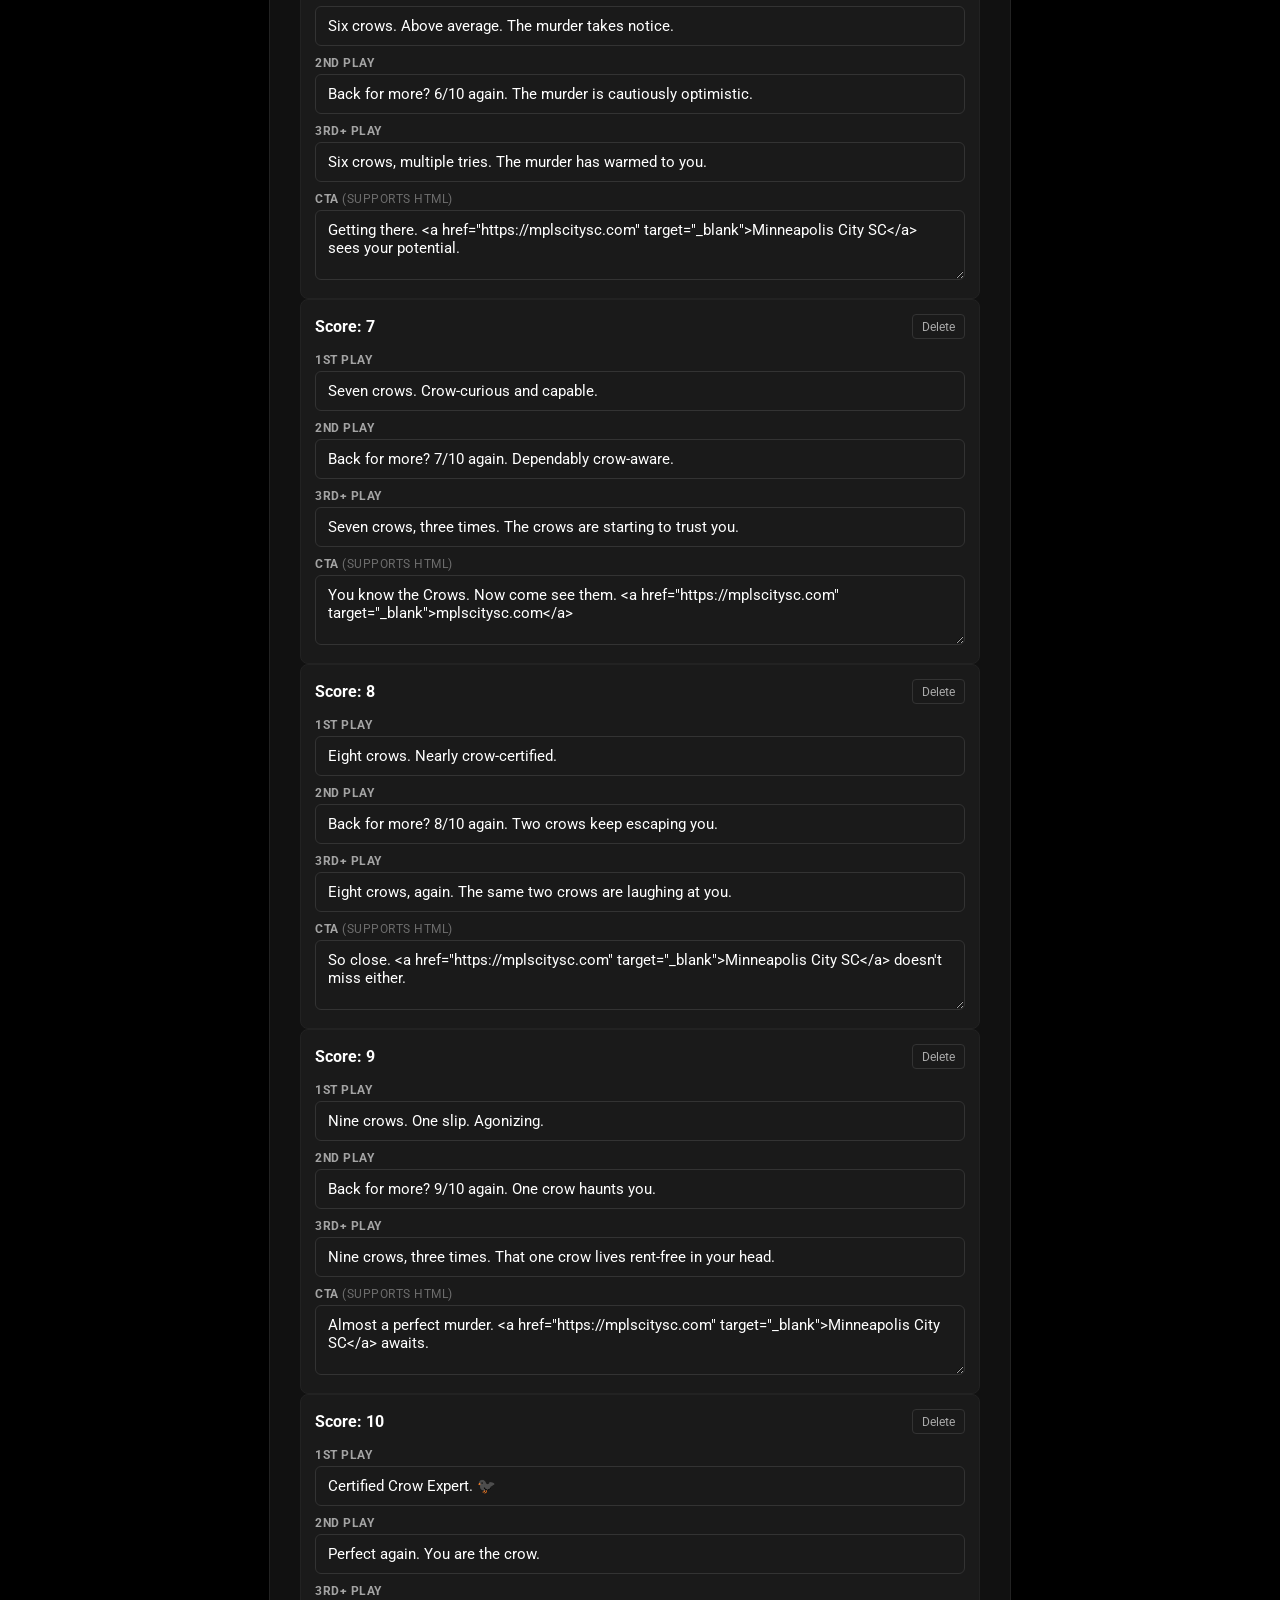
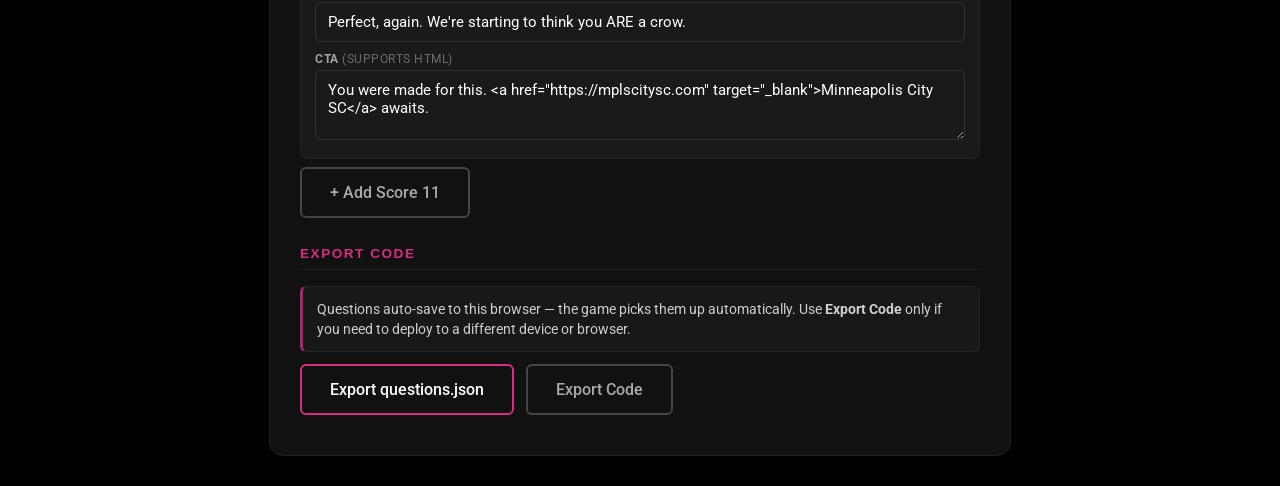
==== commit 6ce909c6: "Add delete confirmation modal with Archive option - Delete button now shows a modal: Move to Archive" ====
--- a/creator.html
+++ b/creator.html
@@ -18,6 +18,10 @@
     body {
       align-items: flex-start;
       padding: 30px 0;
+    }
+
+    .archived-item {
+      opacity: 0.45;
     }
 
     .creator-container {
@@ -438,6 +442,7 @@
       <div class="type-selector" id="statusSelector">
         <button class="type-btn active" data-status="active">Active</button>
         <button class="type-btn" data-status="backlog">Backlog</button>
+        <button class="type-btn" data-status="archived">Archived</button>
       </div>
     </div>
 
@@ -544,6 +549,18 @@
 
   </div>
 
+  <!-- Delete Confirmation Modal -->
+  <div id="deleteModal" class="modal-overlay hidden">
+    <div class="modal-box">
+      <p class="modal-message">What would you like to do with this question?</p>
+      <div style="display:flex;flex-direction:column;gap:10px;margin-top:20px">
+        <button class="btn" id="archiveConfirmBtn">Move to Archive</button>
+        <button class="btn secondary" id="deleteConfirmBtn" style="border-color:#c0392b;color:#c0392b">Delete Forever</button>
+        <button class="btn secondary" id="deleteCancelBtn">Cancel</button>
+      </div>
+    </div>
+  </div>
+
   <script src="creator.js"></script>
 </body>
 </html>
--- a/style.css
+++ b/style.css
@@ -191,9 +191,14 @@
 
   .your-answer-label {
     font-size: 0.65rem;
-    opacity: 0.45;
+    opacity: 0;
     font-style: italic;
     letter-spacing: 0.05em;
+    transition: opacity 0.2s ease;
+  }
+
+  .your-answer-label.shown {
+    opacity: 0.45;
   }
 
   /* ======================
